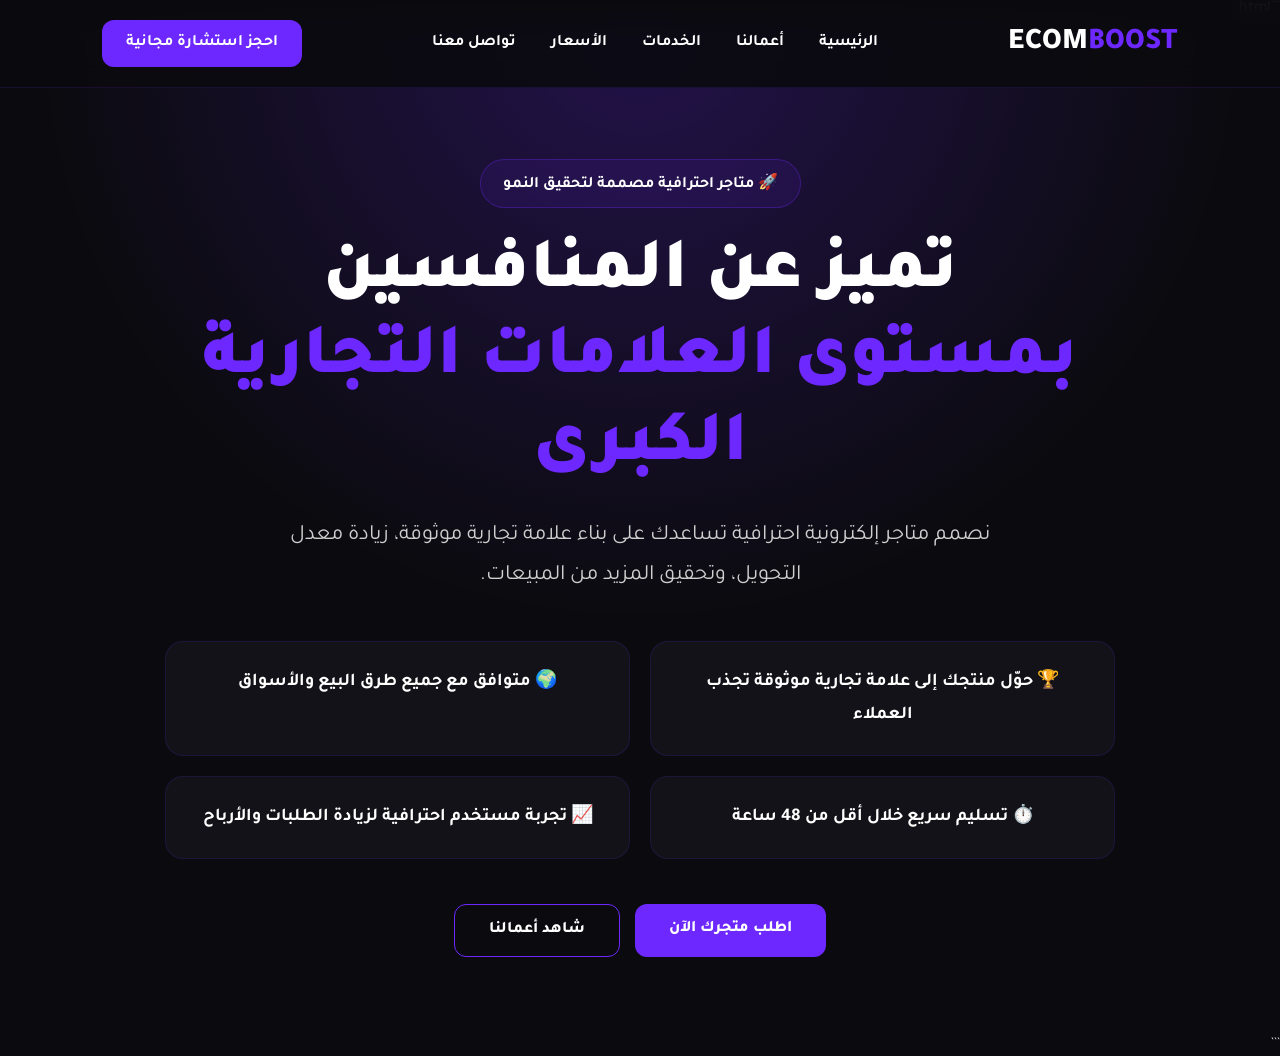
==== index.html @ 68d6fd6b "Add files via upload" ====
<!DOCTYPE html>
<html lang="en">
<head>
    <meta charset="UTF-8">
    <meta name="viewport" content="width=device-width, initial-scale=1.0">
    <link rel="stylesheet" href="style.css">
    <title>Document</title>
</head>
<body>
    ```html
<!DOCTYPE html>
<html lang="ar" dir="rtl">
<head>
<meta charset="UTF-8">
<meta name="viewport" content="width=device-width, initial-scale=1.0">
<title>EcomBoost</title>

<link rel="stylesheet" href="style.css">

<link href="https://fonts.googleapis.com/css2?family=Tajawal:wght@400;500;700;800;900&display=swap" rel="stylesheet">
</head>
<body>

<nav class="navbar">

    <div class="logo">
        ECOM<span>BOOST</span>
    </div>

    <ul class="nav-links">
        <li><a href="#">الرئيسية</a></li>
        <li><a href="#">أعمالنا</a></li>
        <li><a href="services.html">الخدمات</a></li>
        <li><a href="#">الأسعار</a></li>
        <li><a href="#">تواصل معنا</a></li>
    </ul>

    <a href="#" class="nav-btn">احجز استشارة مجانية</a>

</nav>

<section class="hero">

    <div class="hero-content">

        <div class="badge">
            🚀 متاجر احترافية مصممة لتحقيق النمو
        </div>

        <h1>
            تميز عن المنافسين
            <span>بمستوى العلامات التجارية الكبرى</span>
        </h1>

        <p>
            نصمم متاجر إلكترونية احترافية تساعدك على بناء علامة تجارية موثوقة،
            زيادة معدل التحويل، وتحقيق المزيد من المبيعات.
        </p>

        <div class="features">

            <div class="feature">
                <h3>🏆 حوّل منتجك إلى علامة تجارية موثوقة تجذب العملاء</h3>
            </div>

            <div class="feature">
                <h3>🌍 متوافق مع جميع طرق البيع والأسواق</h3>
            </div>

            <div class="feature">
                <h3>⏱️ تسليم سريع خلال أقل من 48 ساعة</h3>
            </div>

            <div class="feature">
                <h3>📈 تجربة مستخدم احترافية لزيادة الطلبات والأرباح</h3>
            </div>

        </div>

        <div class="hero-buttons">
            <a href="#" class="primary-btn">اطلب متجرك الآن</a>
            <a href="#" class="secondary-btn">شاهد أعمالنا</a>
        </div>

    </div>

</section>

</body>
</html>
```



</body>
</html>
---- style.css ----
*{
    margin:0;
    padding:0;
    box-sizing:border-box;
    font-family:'Tajawal',sans-serif;
}

body{
    background:#0B0B0F;
    color:#fff;
    overflow-x:hidden;
}

.navbar{
    position:fixed;
    top:0;
    width:100%;
    padding:20px 8%;
    display:flex;
    justify-content:space-between;
    align-items:center;
    background:rgba(11,11,15,.9);
    backdrop-filter:blur(12px);
    border-bottom:1px solid rgba(109,40,255,.15);
    z-index:1000;
}

.logo{
    font-size:30px;
    font-weight:900;
}

.logo span{
    color:#6D28FF;
}

.nav-links{
    display:flex;
    list-style:none;
    gap:35px;
}

.nav-links a{
    color:#fff;
    text-decoration:none;
    font-weight:600;
    transition:.3s;
}

.nav-links a:hover{
    color:#6D28FF;
}

.nav-btn{
    text-decoration:none;
    color:#fff;
    background:#6D28FF;
    padding:14px 24px;
    border-radius:12px;
    font-weight:700;
    transition:.3s;
}

.nav-btn:hover{
    transform:translateY(-2px);
}

.hero{
    min-height:100vh;
    display:flex;
    align-items:center;
    justify-content:center;
    text-align:center;
    padding:140px 20px 80px;
    background:
    radial-gradient(circle at top,
    rgba(109,40,255,.25),
    transparent 50%);
}

.hero-content{
    max-width:950px;
}

.badge{
    display:inline-block;
    padding:12px 22px;
    border-radius:50px;
    background:rgba(109,40,255,.1);
    border:1px solid rgba(109,40,255,.3);
    margin-bottom:25px;
    font-weight:700;
}

.hero h1{
    font-size:72px;
    line-height:1.2;
    font-weight:900;
    margin-bottom:25px;
}

.hero h1 span{
    display:block;
    color:#6D28FF;
}

.hero p{
    font-size:22px;
    color:#cfcfcf;
    line-height:1.8;
    max-width:750px;
    margin:auto;
    margin-bottom:45px;
}

.features{
    display:grid;
    grid-template-columns:repeat(2,1fr);
    gap:20px;
    margin-bottom:45px;
}

.feature{
    background:#121218;
    border:1px solid rgba(109,40,255,.15);
    border-radius:18px;
    padding:24px;
    transition:.3s;
}

.feature:hover{
    transform:translateY(-5px);
    border-color:#6D28FF;
    box-shadow:0 0 25px rgba(109,40,255,.15);
}

.feature h3{
    font-size:18px;
    line-height:1.8;
}

.hero-buttons{
    display:flex;
    justify-content:center;
    gap:15px;
    flex-wrap:wrap;
}

.primary-btn{
    background:#6D28FF;
    color:#fff;
    text-decoration:none;
    padding:16px 34px;
    border-radius:12px;
    font-weight:800;
}

.secondary-btn{
    border:1px solid #6D28FF;
    color:#fff;
    text-decoration:none;
    padding:16px 34px;
    border-radius:12px;
    font-weight:800;
    transition:.3s;
}

.secondary-btn:hover{
    background:#6D28FF;
}

@media(max-width:768px){

    .nav-links{
        display:none;
    }

    .hero h1{
        font-size:42px;
    }

    .hero p{
        font-size:18px;
    }

    .features{
        grid-template-columns:1fr;
    }

    .logo{
        font-size:24px;
    }

    .nav-btn{
        font-size:14px;
        padding:12px 18px;
    }
}

<!-- الخدماتcss  -->

.services-page{
    padding:150px 8% 80px;
    text-align:center;
}

.services-page h1{
    font-size:52px;
    margin-bottom:20px;
}

.services-page p{
    max-width:800px;
    margin:auto;
    color:#cfcfcf;
    line-height:1.8;
    margin-bottom:60px;
}

.services-grid{
    display:grid;
    grid-template-columns:repeat(auto-fit,minmax(300px,1fr));
    gap:25px;
}

.service-card{
    background:#121218;
    border:1px solid rgba(109,40,255,.15);
    border-radius:20px;
    padding:35px;
    transition:.3s;
}

.service-card:hover{
    transform:translateY(-5px);
    border-color:#6D28FF;
}

.service-card h2{
    margin-bottom:15px;
}

.featured{
    border:2px solid #6D28FF;
}
---- style.css ----
*{
    margin:0;
    padding:0;
    box-sizing:border-box;
    font-family:'Tajawal',sans-serif;
}

body{
    background:#0B0B0F;
    color:#fff;
    overflow-x:hidden;
}

.navbar{
    position:fixed;
    top:0;
    width:100%;
    padding:20px 8%;
    display:flex;
    justify-content:space-between;
    align-items:center;
    background:rgba(11,11,15,.9);
    backdrop-filter:blur(12px);
    border-bottom:1px solid rgba(109,40,255,.15);
    z-index:1000;
}

.logo{
    font-size:30px;
    font-weight:900;
}

.logo span{
    color:#6D28FF;
}

.nav-links{
    display:flex;
    list-style:none;
    gap:35px;
}

.nav-links a{
    color:#fff;
    text-decoration:none;
    font-weight:600;
    transition:.3s;
}

.nav-links a:hover{
    color:#6D28FF;
}

.nav-btn{
    text-decoration:none;
    color:#fff;
    background:#6D28FF;
    padding:14px 24px;
    border-radius:12px;
    font-weight:700;
    transition:.3s;
}

.nav-btn:hover{
    transform:translateY(-2px);
}

.hero{
    min-height:100vh;
    display:flex;
    align-items:center;
    justify-content:center;
    text-align:center;
    padding:140px 20px 80px;
    background:
    radial-gradient(circle at top,
    rgba(109,40,255,.25),
    transparent 50%);
}

.hero-content{
    max-width:950px;
}

.badge{
    display:inline-block;
    padding:12px 22px;
    border-radius:50px;
    background:rgba(109,40,255,.1);
    border:1px solid rgba(109,40,255,.3);
    margin-bottom:25px;
    font-weight:700;
}

.hero h1{
    font-size:72px;
    line-height:1.2;
    font-weight:900;
    margin-bottom:25px;
}

.hero h1 span{
    display:block;
    color:#6D28FF;
}

.hero p{
    font-size:22px;
    color:#cfcfcf;
    line-height:1.8;
    max-width:750px;
    margin:auto;
    margin-bottom:45px;
}

.features{
    display:grid;
    grid-template-columns:repeat(2,1fr);
    gap:20px;
    margin-bottom:45px;
}

.feature{
    background:#121218;
    border:1px solid rgba(109,40,255,.15);
    border-radius:18px;
    padding:24px;
    transition:.3s;
}

.feature:hover{
    transform:translateY(-5px);
    border-color:#6D28FF;
    box-shadow:0 0 25px rgba(109,40,255,.15);
}

.feature h3{
    font-size:18px;
    line-height:1.8;
}

.hero-buttons{
    display:flex;
    justify-content:center;
    gap:15px;
    flex-wrap:wrap;
}

.primary-btn{
    background:#6D28FF;
    color:#fff;
    text-decoration:none;
    padding:16px 34px;
    border-radius:12px;
    font-weight:800;
}

.secondary-btn{
    border:1px solid #6D28FF;
    color:#fff;
    text-decoration:none;
    padding:16px 34px;
    border-radius:12px;
    font-weight:800;
    transition:.3s;
}

.secondary-btn:hover{
    background:#6D28FF;
}

@media(max-width:768px){

    .nav-links{
        display:none;
    }

    .hero h1{
        font-size:42px;
    }

    .hero p{
        font-size:18px;
    }

    .features{
        grid-template-columns:1fr;
    }

    .logo{
        font-size:24px;
    }

    .nav-btn{
        font-size:14px;
        padding:12px 18px;
    }
}

<!-- الخدماتcss  -->

.services-page{
    padding:150px 8% 80px;
    text-align:center;
}

.services-page h1{
    font-size:52px;
    margin-bottom:20px;
}

.services-page p{
    max-width:800px;
    margin:auto;
    color:#cfcfcf;
    line-height:1.8;
    margin-bottom:60px;
}

.services-grid{
    display:grid;
    grid-template-columns:repeat(auto-fit,minmax(300px,1fr));
    gap:25px;
}

.service-card{
    background:#121218;
    border:1px solid rgba(109,40,255,.15);
    border-radius:20px;
    padding:35px;
    transition:.3s;
}

.service-card:hover{
    transform:translateY(-5px);
    border-color:#6D28FF;
}

.service-card h2{
    margin-bottom:15px;
}

.featured{
    border:2px solid #6D28FF;
}
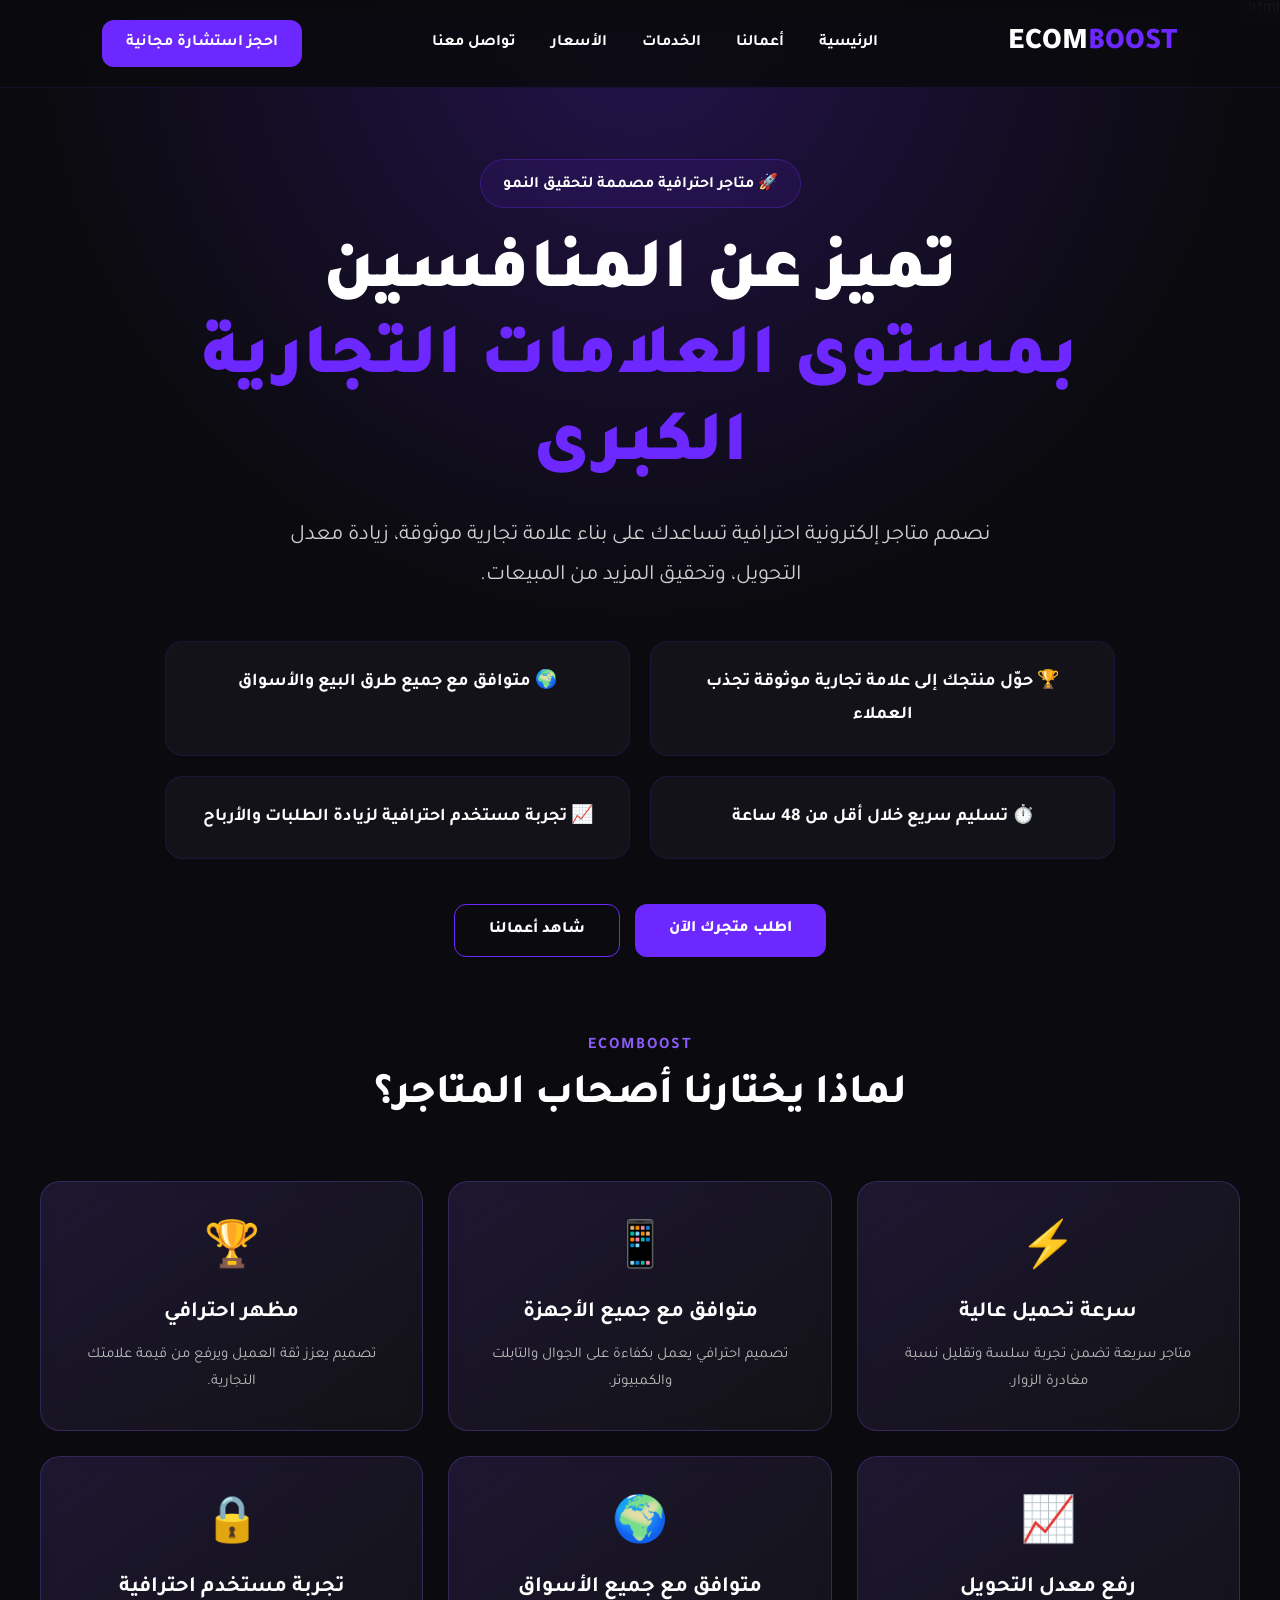
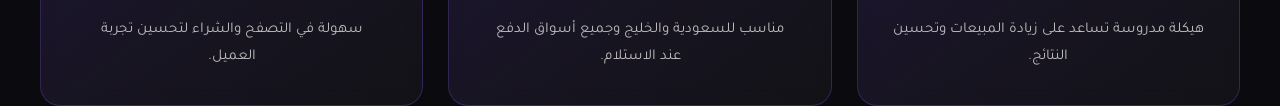
==== commit 1539b802: "Add files via upload" ====
--- a/index.html
+++ b/index.html
@@ -7,7 +7,7 @@
     <title>Document</title>
 </head>
 <body>
-    ```html
+    html
 <!DOCTYPE html>
 <html lang="ar" dir="rtl">
 <head>
@@ -32,7 +32,7 @@
         <li><a href="#">أعمالنا</a></li>
         <li><a href="services.html">الخدمات</a></li>
         <li><a href="#">الأسعار</a></li>
-        <li><a href="#">تواصل معنا</a></li>
+        <li><a href="contact.html">تواصل معنا</a></li>
     </ul>
 
     <a href="#" class="nav-btn">احجز استشارة مجانية</a>
@@ -88,7 +88,57 @@
 
 </body>
 </html>
-```
+
+
+
+
+<!-- WHY US  -->
+<section class="why-us">
+    <div class="container">
+        <span class="subtitle">ECOMBOOST</span>
+        <h2>لماذا يختارنا أصحاب المتاجر؟</h2>
+
+        <div class="cards">
+
+            <div class="card">
+                <div class="icon">⚡</div>
+                <h3>سرعة تحميل عالية</h3>
+                <p>متاجر سريعة تضمن تجربة سلسة وتقليل نسبة مغادرة الزوار.</p>
+            </div>
+
+            <div class="card">
+                <div class="icon">📱</div>
+                <h3>متوافق مع جميع الأجهزة</h3>
+                <p>تصميم احترافي يعمل بكفاءة على الجوال والتابلت والكمبيوتر.</p>
+            </div>
+
+            <div class="card">
+                <div class="icon">🏆</div>
+                <h3>مظهر احترافي</h3>
+                <p>تصميم يعزز ثقة العميل ويرفع من قيمة علامتك التجارية.</p>
+            </div>
+
+            <div class="card">
+                <div class="icon">📈</div>
+                <h3>رفع معدل التحويل</h3>
+                <p>هيكلة مدروسة تساعد على زيادة المبيعات وتحسين النتائج.</p>
+            </div>
+
+            <div class="card">
+                <div class="icon">🌍</div>
+                <h3>متوافق مع جميع الأسواق</h3>
+                <p>مناسب للسعودية والخليج وجميع أسواق الدفع عند الاستلام.</p>
+            </div>
+
+            <div class="card">
+                <div class="icon">🔒</div>
+                <h3>تجربة مستخدم احترافية</h3>
+                <p>سهولة في التصفح والشراء لتحسين تجربة العميل.</p>
+            </div>
+
+        </div>
+    </div>
+</section>
 
 
 
--- a/style.css
+++ b/style.css
@@ -197,7 +197,14 @@
     }
 }
 
+
+
+
 <!-- الخدماتcss  -->
+
+
+
+
 
 .services-page{
     padding:150px 8% 80px;
@@ -242,4 +249,182 @@
 
 .featured{
     border:2px solid #6D28FF;
+}
+
+
+
+
+<!-- CONTACT US   -->
+
+
+
+
+
+css
+.contact-page{
+    padding:160px 20px 80px;
+    display:flex;
+    justify-content:center;
+}
+
+.contact-container{
+    width:100%;
+    max-width:700px;
+    text-align:center;
+}
+
+.contact-badge{
+    display:inline-block;
+    padding:12px 20px;
+    border-radius:50px;
+    border:1px solid rgba(109,40,255,.3);
+    background:rgba(109,40,255,.1);
+    margin-bottom:25px;
+}
+
+.contact-container h1{
+    font-size:55px;
+    margin-bottom:20px;
+}
+
+.contact-container p{
+    color:#cfcfcf;
+    line-height:1.8;
+    margin-bottom:40px;
+}
+
+.contact-form{
+    display:flex;
+    flex-direction:column;
+    gap:18px;
+}
+
+.contact-form input,
+.contact-form textarea{
+    width:100%;
+    padding:18px;
+    background:#121218;
+    border:1px solid rgba(109,40,255,.15);
+    border-radius:12px;
+    color:white;
+    outline:none;
+}
+
+.contact-form input:focus,
+.contact-form textarea:focus{
+    border-color:#6D28FF;
+}
+
+.contact-form button{
+    background:#6D28FF;
+    color:white;
+    border:none;
+    padding:18px;
+    border-radius:12px;
+    font-weight:800;
+    cursor:pointer;
+}
+
+.contact-info{
+    margin-top:40px;
+    display:grid;
+    grid-template-columns:1fr 1fr;
+    gap:15px;
+}
+
+.info-box{
+    background:#121218;
+    border:1px solid rgba(109,40,255,.15);
+    border-radius:12px;
+    padding:18px;
+}
+
+@media(max-width:768px){
+
+    .contact-container h1{
+        font-size:38px;
+    }
+
+    .contact-info{
+        grid-template-columns:1fr;
+    }
+
+}
+
+
+
+<!-- WHY US  -->
+
+
+
+.why-us{
+    background:#0f0f14;
+    padding:100px 20px;
+    direction:rtl;
+    font-family:'Cairo',sans-serif;
+}
+
+.container{
+    max-width:1200px;
+    margin:auto;
+}
+
+.subtitle{
+    display:block;
+    text-align:center;
+    color:#8b5cf6;
+    font-weight:700;
+    letter-spacing:2px;
+    margin-bottom:15px;
+}
+
+.why-us h2{
+    text-align:center;
+    color:#fff;
+    font-size:42px;
+    margin-bottom:60px;
+    font-weight:800;
+}
+
+.cards{
+    display:grid;
+    grid-template-columns:repeat(auto-fit,minmax(300px,1fr));
+    gap:25px;
+}
+
+.card{
+    background:linear-gradient(
+        145deg,
+        rgba(139,92,246,0.15),
+        rgba(255,255,255,0.03)
+    );
+    border:1px solid rgba(139,92,246,0.25);
+    border-radius:20px;
+    padding:35px;
+    text-align:center;
+    backdrop-filter:blur(10px);
+    transition:0.4s ease;
+}
+
+.card:hover{
+    transform:translateY(-10px);
+    border-color:#8b5cf6;
+    box-shadow:0 15px 40px rgba(139,92,246,0.25);
+}
+
+.icon{
+    font-size:45px;
+    margin-bottom:20px;
+}
+
+.card h3{
+    color:#fff;
+    font-size:22px;
+    margin-bottom:15px;
+}
+
+.card p{
+    color:#bdbdbd;
+    line-height:1.8;
+    font-size:15px;
 }
--- a/style.css
+++ b/style.css
@@ -197,7 +197,14 @@
     }
 }
 
+
+
+
 <!-- الخدماتcss  -->
+
+
+
+
 
 .services-page{
     padding:150px 8% 80px;
@@ -242,4 +249,182 @@
 
 .featured{
     border:2px solid #6D28FF;
+}
+
+
+
+
+<!-- CONTACT US   -->
+
+
+
+
+
+css
+.contact-page{
+    padding:160px 20px 80px;
+    display:flex;
+    justify-content:center;
+}
+
+.contact-container{
+    width:100%;
+    max-width:700px;
+    text-align:center;
+}
+
+.contact-badge{
+    display:inline-block;
+    padding:12px 20px;
+    border-radius:50px;
+    border:1px solid rgba(109,40,255,.3);
+    background:rgba(109,40,255,.1);
+    margin-bottom:25px;
+}
+
+.contact-container h1{
+    font-size:55px;
+    margin-bottom:20px;
+}
+
+.contact-container p{
+    color:#cfcfcf;
+    line-height:1.8;
+    margin-bottom:40px;
+}
+
+.contact-form{
+    display:flex;
+    flex-direction:column;
+    gap:18px;
+}
+
+.contact-form input,
+.contact-form textarea{
+    width:100%;
+    padding:18px;
+    background:#121218;
+    border:1px solid rgba(109,40,255,.15);
+    border-radius:12px;
+    color:white;
+    outline:none;
+}
+
+.contact-form input:focus,
+.contact-form textarea:focus{
+    border-color:#6D28FF;
+}
+
+.contact-form button{
+    background:#6D28FF;
+    color:white;
+    border:none;
+    padding:18px;
+    border-radius:12px;
+    font-weight:800;
+    cursor:pointer;
+}
+
+.contact-info{
+    margin-top:40px;
+    display:grid;
+    grid-template-columns:1fr 1fr;
+    gap:15px;
+}
+
+.info-box{
+    background:#121218;
+    border:1px solid rgba(109,40,255,.15);
+    border-radius:12px;
+    padding:18px;
+}
+
+@media(max-width:768px){
+
+    .contact-container h1{
+        font-size:38px;
+    }
+
+    .contact-info{
+        grid-template-columns:1fr;
+    }
+
+}
+
+
+
+<!-- WHY US  -->
+
+
+
+.why-us{
+    background:#0f0f14;
+    padding:100px 20px;
+    direction:rtl;
+    font-family:'Cairo',sans-serif;
+}
+
+.container{
+    max-width:1200px;
+    margin:auto;
+}
+
+.subtitle{
+    display:block;
+    text-align:center;
+    color:#8b5cf6;
+    font-weight:700;
+    letter-spacing:2px;
+    margin-bottom:15px;
+}
+
+.why-us h2{
+    text-align:center;
+    color:#fff;
+    font-size:42px;
+    margin-bottom:60px;
+    font-weight:800;
+}
+
+.cards{
+    display:grid;
+    grid-template-columns:repeat(auto-fit,minmax(300px,1fr));
+    gap:25px;
+}
+
+.card{
+    background:linear-gradient(
+        145deg,
+        rgba(139,92,246,0.15),
+        rgba(255,255,255,0.03)
+    );
+    border:1px solid rgba(139,92,246,0.25);
+    border-radius:20px;
+    padding:35px;
+    text-align:center;
+    backdrop-filter:blur(10px);
+    transition:0.4s ease;
+}
+
+.card:hover{
+    transform:translateY(-10px);
+    border-color:#8b5cf6;
+    box-shadow:0 15px 40px rgba(139,92,246,0.25);
+}
+
+.icon{
+    font-size:45px;
+    margin-bottom:20px;
+}
+
+.card h3{
+    color:#fff;
+    font-size:22px;
+    margin-bottom:15px;
+}
+
+.card p{
+    color:#bdbdbd;
+    line-height:1.8;
+    font-size:15px;
 }
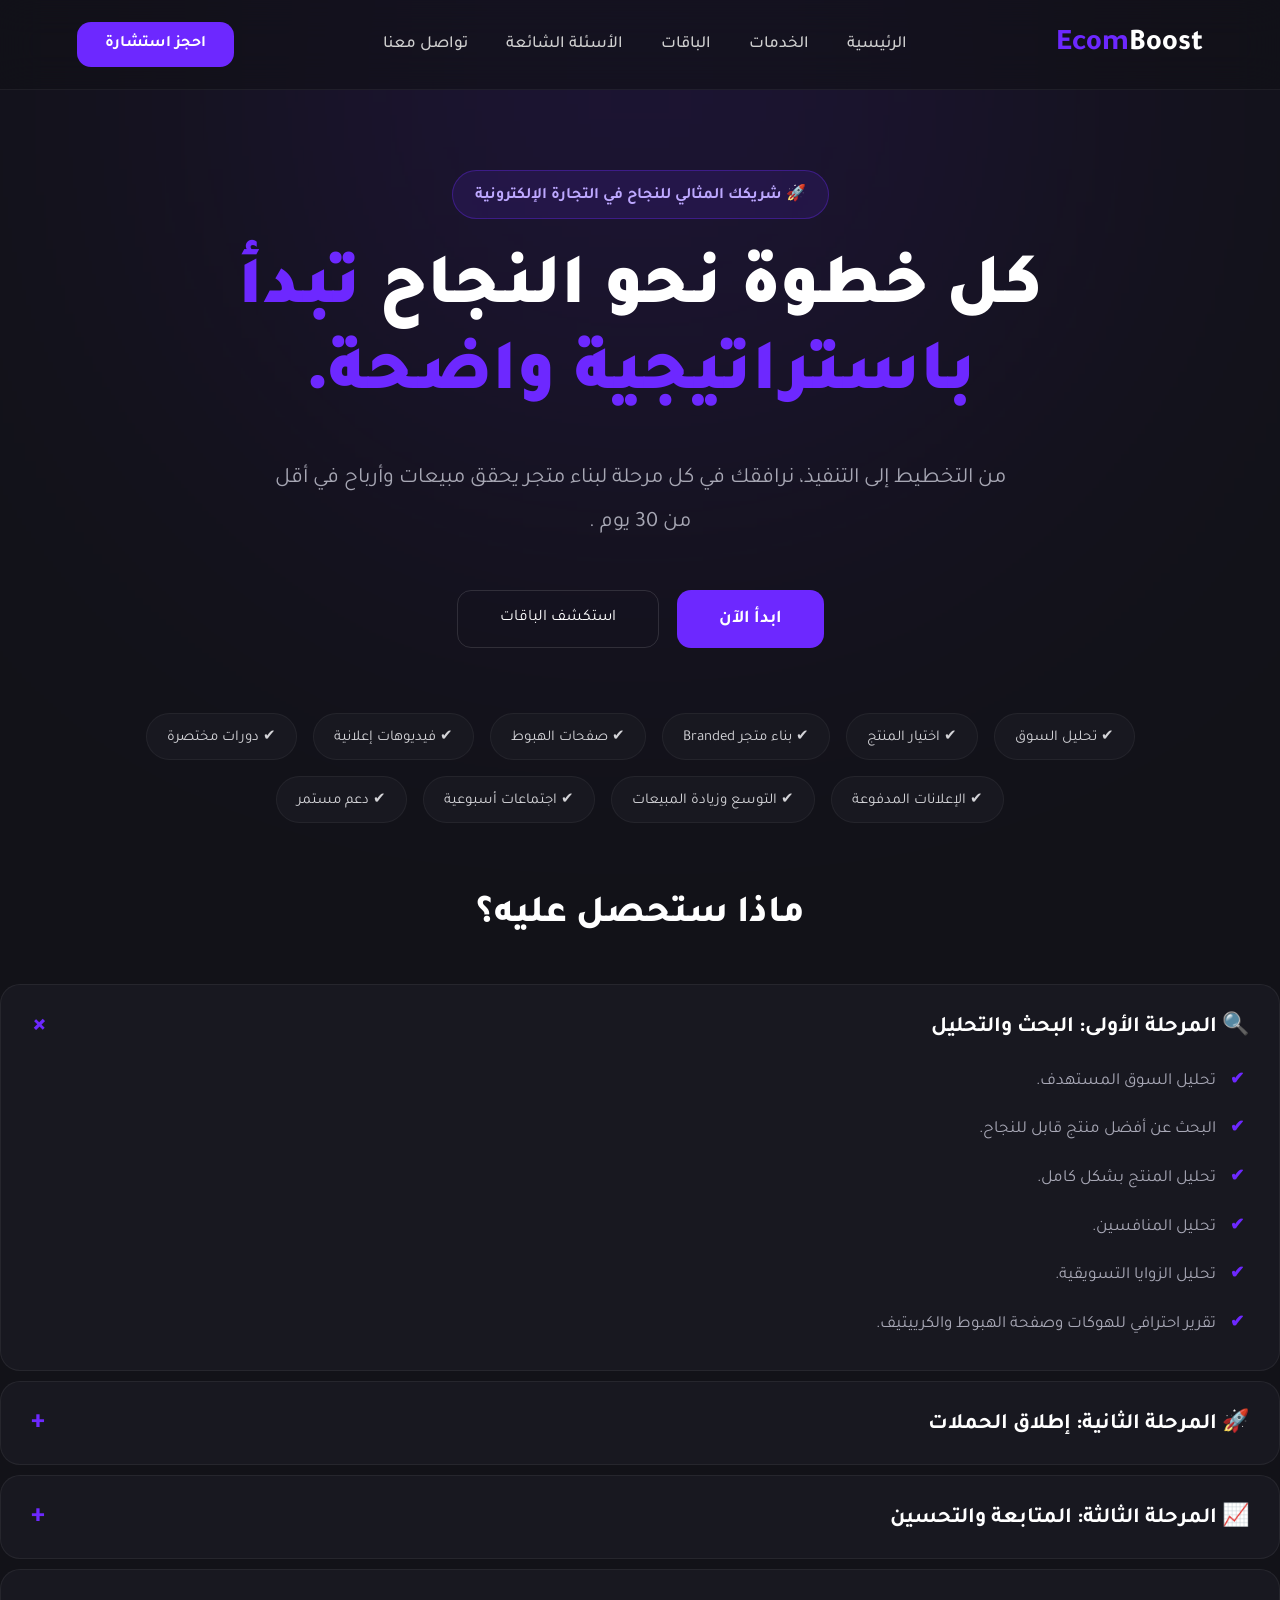
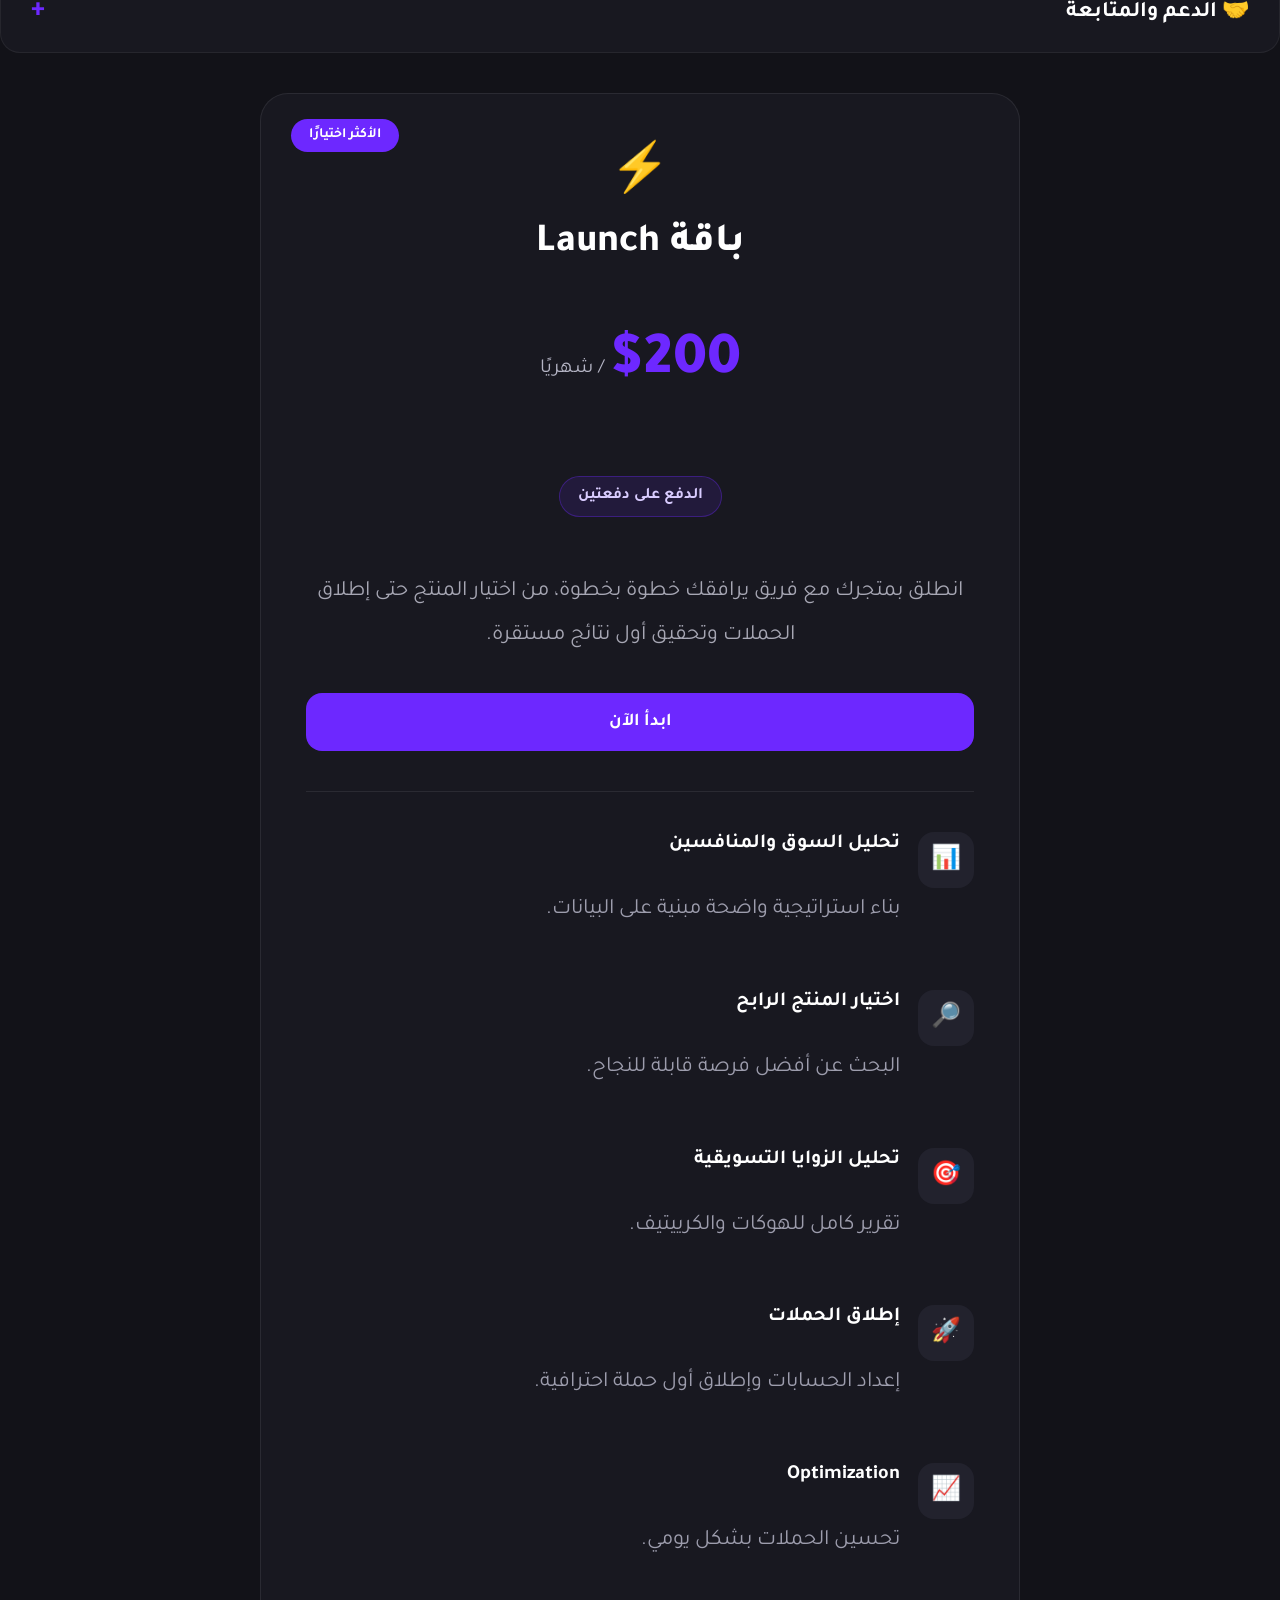
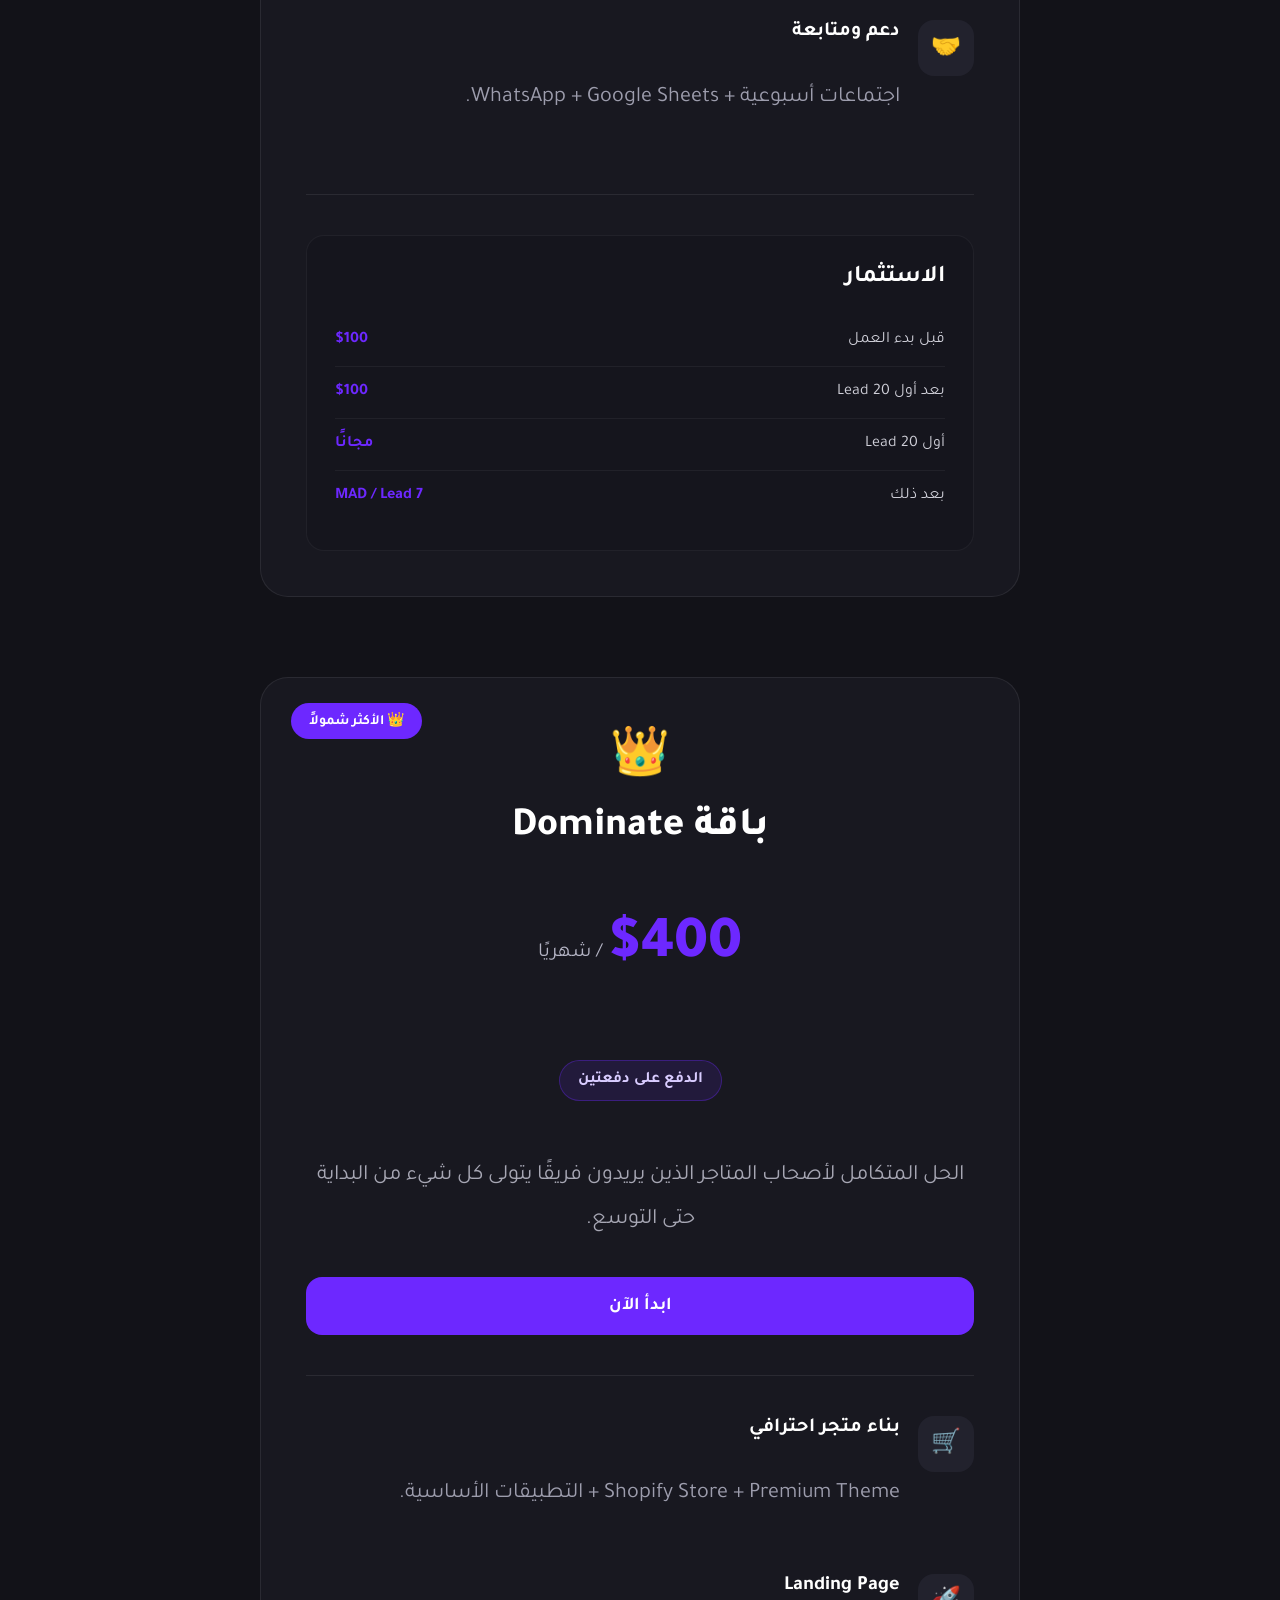
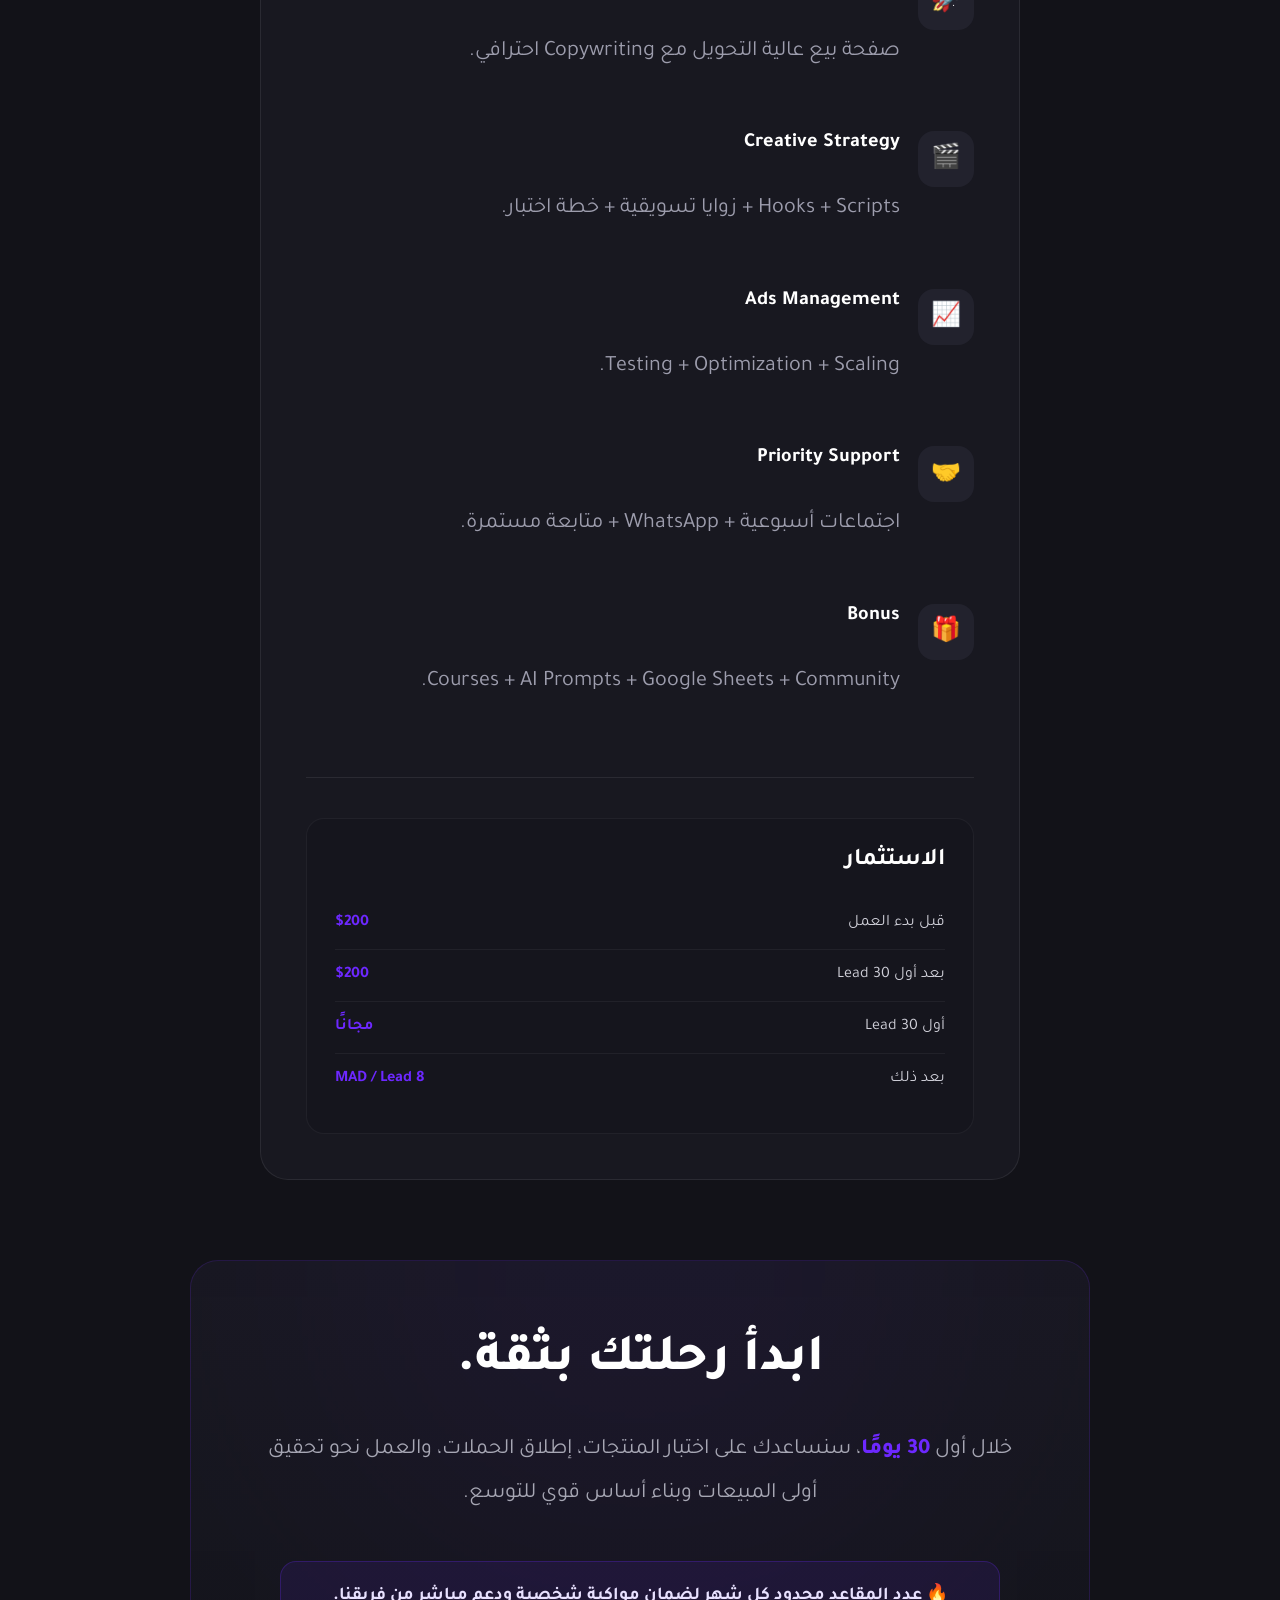
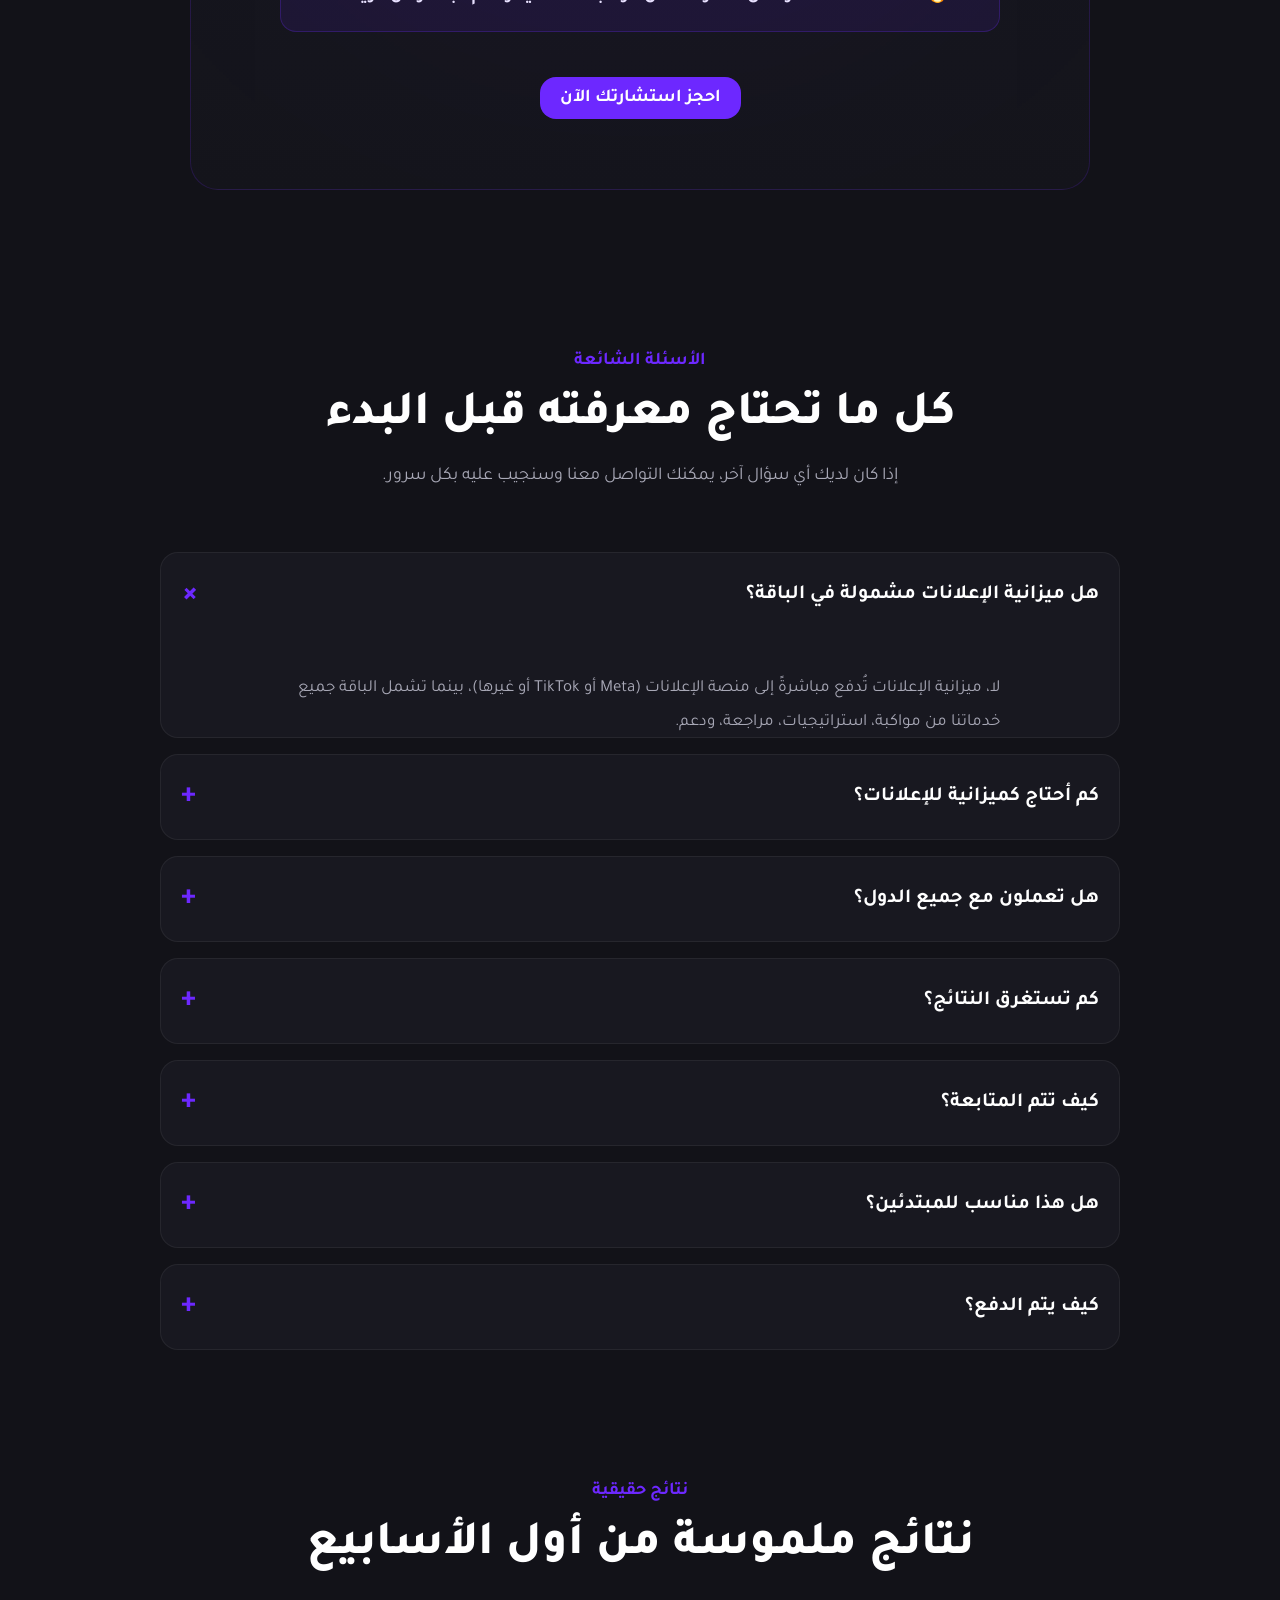
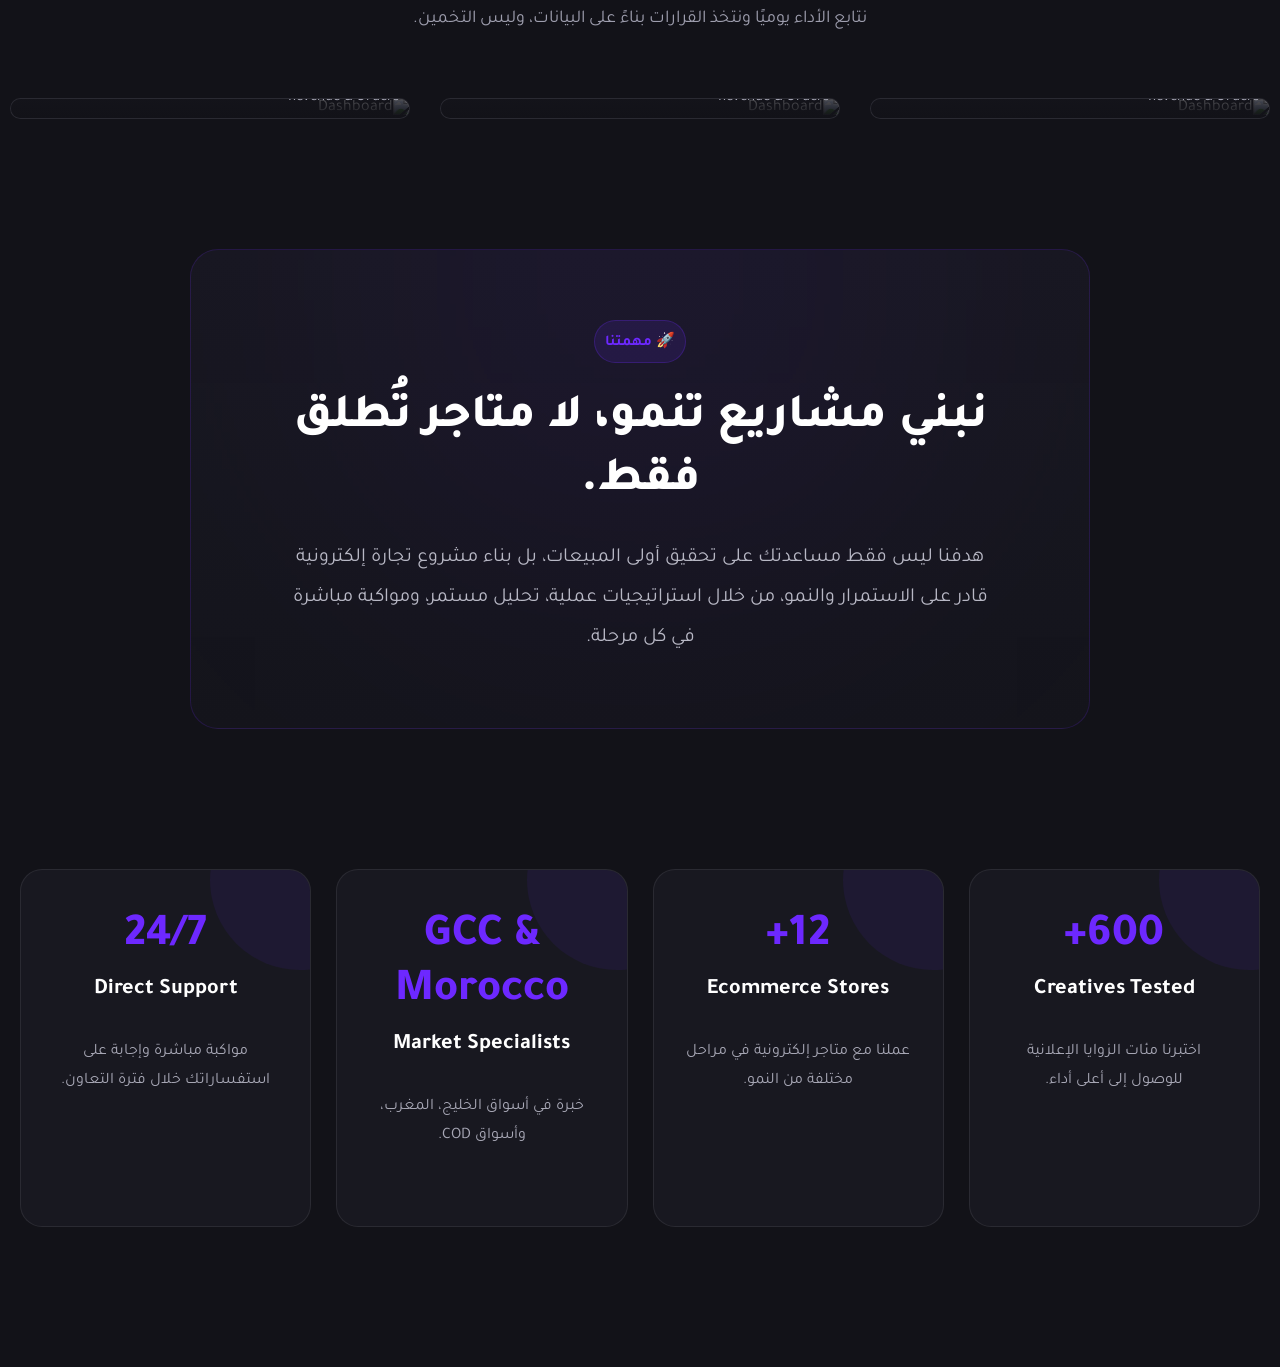
==== commit 0ac3424b: "Add files via upload" ====
--- a/index.html
+++ b/index.html
@@ -7,140 +7,889 @@
     <title>Document</title>
 </head>
 <body>
-    html
+    
 <!DOCTYPE html>
 <html lang="ar" dir="rtl">
+
 <head>
-<meta charset="UTF-8">
-<meta name="viewport" content="width=device-width, initial-scale=1.0">
-<title>EcomBoost</title>
-
-<link rel="stylesheet" href="style.css">
-
-<link href="https://fonts.googleapis.com/css2?family=Tajawal:wght@400;500;700;800;900&display=swap" rel="stylesheet">
+
+    <meta charset="UTF-8">
+    <meta name="viewport" content="width=device-width, initial-scale=1.0">
+
+    <!-- Tajawal Font -->
+    <link rel="preconnect" href="https://fonts.googleapis.com">
+    <link rel="preconnect" href="https://fonts.gstatic.com" crossorigin>
+
+    <link href="https://fonts.googleapis.com/css2?family=Tajawal:wght@200;300;400;500;700;800;900&display=swap" rel="stylesheet">
+
+    <link rel="stylesheet" href="style.css">
+
+    <title>EcomBoost</title>
+
 </head>
+
 <body>
 
-<nav class="navbar">
-
-    <div class="logo">
-        ECOM<span>BOOST</span>
-    </div>
-
-    <ul class="nav-links">
-        <li><a href="#">الرئيسية</a></li>
-        <li><a href="#">أعمالنا</a></li>
-        <li><a href="services.html">الخدمات</a></li>
-        <li><a href="#">الأسعار</a></li>
-        <li><a href="contact.html">تواصل معنا</a></li>
-    </ul>
-
-    <a href="#" class="nav-btn">احجز استشارة مجانية</a>
-
-</nav>
-
+<header>
+
+    <nav class="navbar">
+
+        <a href="#" class="logo">
+            <span>Ecom</span>Boost
+        </a>
+
+        <ul class="nav-links">
+
+            <li><a href="#">الرئيسية</a></li>
+
+            <li><a href="#">الخدمات</a></li>
+
+            <li><a href="#">الباقات</a></li>
+
+            <li><a href="#">الأسئلة الشائعة</a></li>
+
+            <li><a href="#">تواصل معنا</a></li>
+
+        </ul>
+
+        <a href="#" class="btn-nav">
+            احجز استشارة
+        </a>
+
+        <div class="menu-btn">
+
+            ☰
+
+        </div>
+
+    </nav>
+
+</header>
+
+<div class="mobile-menu">
+
+    <a href="#">الرئيسية</a>
+
+    <a href="#">الخدمات</a>
+
+    <a href="#">الباقات</a>
+
+    <a href="#">الأسئلة الشائعة</a>
+
+    <a href="#">تواصل معنا</a>
+
+    <a href="#" class="mobile-btn">
+        احجز استشارة
+    </a>
+
+</div>
+
+<script>
+
+const menu=document.querySelector(".menu-btn");
+
+const mobile=document.querySelector(".mobile-menu");
+
+menu.onclick=()=>{
+
+mobile.classList.toggle("active");
+
+}
+
+</script>
+
+</body>
+
+</html>
 <section class="hero">
 
-    <div class="hero-content">
-
-        <div class="badge">
-            🚀 متاجر احترافية مصممة لتحقيق النمو
+    <div class="hero-container">
+
+        <div class="hero-badge">
+
+            🚀 شريكك المثالي للنجاح في التجارة الإلكترونية
+
         </div>
 
         <h1>
-            تميز عن المنافسين
-            <span>بمستوى العلامات التجارية الكبرى</span>
+
+            كل خطوة نحو النجاح 
+
+            <span>
+
+               تبدأ باستراتيجية واضحة.
+            </span>
+
         </h1>
 
         <p>
-            نصمم متاجر إلكترونية احترافية تساعدك على بناء علامة تجارية موثوقة،
-            زيادة معدل التحويل، وتحقيق المزيد من المبيعات.
+
+          من التخطيط إلى التنفيذ، نرافقك في كل مرحلة لبناء متجر يحقق مبيعات وأرباح في أقل من 30 يوم .
         </p>
 
+        <div class="hero-buttons">
+
+            <a href="#" class="primary-btn">
+
+                ابدأ الآن
+
+            </a>
+
+            <a href="#" class="secondary-btn">
+
+                استكشف الباقات
+
+            </a>
+
+        </div>
+
+        <div class="hero-features">
+
+            <span>✔ تحليل السوق</span>
+
+            <span>✔ اختيار المنتج</span>
+
+            <span>✔ بناء متجر Branded</span>
+
+            <span>✔ صفحات الهبوط</span>
+
+            <span>✔ فيديوهات إعلانية</span>
+
+            <span>✔ دورات مختصرة</span>
+
+            <span>✔ الإعلانات المدفوعة </span>
+
+            <span>✔ التوسع وزيادة المبيعات</span>
+
+            <span>✔ اجتماعات أسبوعية</span>
+
+            <span>✔ دعم مستمر</span>
+
+        </div>
+
+    </div>
+
+
+
+
+
+
+
+
+
+<section class="accordion-section">
+
+    <h2 class="accordion-title">
+        ماذا ستحصل عليه؟
+    </h2>
+
+    <div class="accordion">
+
+        <!-- المرحلة الأولى -->
+
+        <div class="accordion-item active">
+
+            <button class="accordion-header">
+
+                <span>🔍 المرحلة الأولى: البحث والتحليل</span>
+
+                <span class="icon">+</span>
+
+            </button>
+
+            <div class="accordion-content">
+
+                <ul>
+
+                    <li>تحليل السوق المستهدف.</li>
+                    <li>البحث عن أفضل منتج قابل للنجاح.</li>
+                    <li>تحليل المنتج بشكل كامل.</li>
+                    <li>تحليل المنافسين.</li>
+                    <li>تحليل الزوايا التسويقية.</li>
+                    <li>تقرير احترافي للهوكات وصفحة الهبوط والكرييتيف.</li>
+
+                </ul>
+
+            </div>
+
+        </div>
+
+        <!-- المرحلة الثانية -->
+
+        <div class="accordion-item">
+
+            <button class="accordion-header">
+
+                <span>🚀 المرحلة الثانية: إطلاق الحملات</span>
+
+                <span class="icon">+</span>
+
+            </button>
+
+            <div class="accordion-content">
+
+                <ul>
+
+                    <li>اختيار منصة الإعلان المناسبة.</li>
+                    <li>تجهيز الحساب الإعلاني.</li>
+                    <li>إعداد الحملات.</li>
+                    <li>إطلاق أول حملة.</li>
+                    <li>استراتيجية اختبار بأقل تكلفة.</li>
+
+                </ul>
+
+            </div>
+
+        </div>
+
+        <!-- المرحلة الثالثة -->
+
+        <div class="accordion-item">
+
+            <button class="accordion-header">
+
+                <span>📈 المرحلة الثالثة: المتابعة والتحسين</span>
+
+                <span class="icon">+</span>
+
+            </button>
+
+            <div class="accordion-content">
+
+                <ul>
+
+                    <li>تحليل الأداء يوميًا.</li>
+                    <li>تحسين الحملات.</li>
+                    <li>تقليل تكلفة الـ CPL.</li>
+                    <li>Optimization مستمر.</li>
+                    <li>الوصول لأفضل أداء ممكن.</li>
+
+                </ul>
+
+            </div>
+
+        </div>
+
+        <!-- المرحلة الرابعة -->
+
+        <div class="accordion-item">
+
+            <button class="accordion-header">
+
+                <span>🤝 الدعم والمتابعة</span>
+
+                <span class="icon">+</span>
+
+            </button>
+
+            <div class="accordion-content">
+
+                <ul>
+
+                    <li>اجتماع أسبوعي.</li>
+                    <li>دعم عبر WhatsApp.</li>
+                    <li>Google Sheets.</li>
+                    <li>مكتبة دورات EcomBoost.</li>
+                    <li>متابعة شخصية.</li>
+
+                </ul>
+
+            </div>
+
+        </div>
+
+    </div>
+
+</section>
+
+<script>
+
+document.querySelectorAll(".accordion-header").forEach(button=>{
+
+button.addEventListener("click",()=>{
+
+const item=button.parentElement;
+
+item.classList.toggle("active");
+
+});
+
+});
+
+</script>
+
+<section class="pricing-section">
+
+    <div class="pricing-card">
+
+        <div class="popular">
+            الأكثر اختيارًا
+        </div>
+
+        <div class="plan-header">
+
+            <span class="plan-icon">⚡</span>
+
+            <h2>باقة Launch</h2>
+
+            <p class="price">
+                <span>$200</span>
+                <small>/ شهريًا</small>
+            </p>
+
+            <div class="split-payment">
+                الدفع على دفعتين
+            </div>
+
+            <p class="description">
+انطلق بمتجرك مع فريق يرافقك خطوة بخطوة، من اختيار المنتج حتى إطلاق الحملات وتحقيق أول نتائج مستقرة.
+        </div>
+
+        <a href="#" class="cta-btn">
+            ابدأ الآن
+        </a>
+
+        <div class="divider"></div>
+
         <div class="features">
 
             <div class="feature">
-                <h3>🏆 حوّل منتجك إلى علامة تجارية موثوقة تجذب العملاء</h3>
-            </div>
-
-            <div class="feature">
-                <h3>🌍 متوافق مع جميع طرق البيع والأسواق</h3>
-            </div>
-
-            <div class="feature">
-                <h3>⏱️ تسليم سريع خلال أقل من 48 ساعة</h3>
-            </div>
-
-            <div class="feature">
-                <h3>📈 تجربة مستخدم احترافية لزيادة الطلبات والأرباح</h3>
-            </div>
-
-        </div>
-
-        <div class="hero-buttons">
-            <a href="#" class="primary-btn">اطلب متجرك الآن</a>
-            <a href="#" class="secondary-btn">شاهد أعمالنا</a>
+                <span>📊</span>
+                <div>
+                    <h3>تحليل السوق والمنافسين</h3>
+                    <p>بناء استراتيجية واضحة مبنية على البيانات.</p>
+                </div>
+            </div>
+
+            <div class="feature">
+                <span>🔎</span>
+                <div>
+                    <h3>اختيار المنتج الرابح</h3>
+                    <p>البحث عن أفضل فرصة قابلة للنجاح.</p>
+                </div>
+            </div>
+
+            <div class="feature">
+                <span>🎯</span>
+                <div>
+                    <h3>تحليل الزوايا التسويقية</h3>
+                    <p>تقرير كامل للهوكات والكرييتيف.</p>
+                </div>
+            </div>
+
+            <div class="feature">
+                <span>🚀</span>
+                <div>
+                    <h3>إطلاق الحملات</h3>
+                    <p>إعداد الحسابات وإطلاق أول حملة احترافية.</p>
+                </div>
+            </div>
+
+            <div class="feature">
+                <span>📈</span>
+                <div>
+                    <h3>Optimization</h3>
+                    <p>تحسين الحملات بشكل يومي.</p>
+                </div>
+            </div>
+
+            <div class="feature">
+                <span>🤝</span>
+                <div>
+                    <h3>دعم ومتابعة</h3>
+                    <p>اجتماعات أسبوعية + WhatsApp + Google Sheets.</p>
+                </div>
+            </div>
+
+        </div>
+
+        <div class="divider"></div>
+
+        <div class="payment-box">
+
+            <h3>الاستثمار</h3>
+
+            <div class="payment-row">
+                <span>قبل بدء العمل</span>
+                <strong>$100</strong>
+            </div>
+
+            <div class="payment-row">
+                <span>بعد أول 20 Lead</span>
+                <strong>$100</strong>
+            </div>
+
+            <div class="payment-row">
+                <span>أول 20 Lead</span>
+                <strong>مجانًا</strong>
+            </div>
+
+            <div class="payment-row">
+                <span>بعد ذلك</span>
+                <strong>7 MAD / Lead</strong>
+            </div>
+
         </div>
 
     </div>
 
 </section>
 
-</body>
-</html>
-
-
-
-
-<!-- WHY US  -->
-<section class="why-us">
-    <div class="container">
-        <span class="subtitle">ECOMBOOST</span>
-        <h2>لماذا يختارنا أصحاب المتاجر؟</h2>
-
-        <div class="cards">
-
-            <div class="card">
-                <div class="icon">⚡</div>
-                <h3>سرعة تحميل عالية</h3>
-                <p>متاجر سريعة تضمن تجربة سلسة وتقليل نسبة مغادرة الزوار.</p>
-            </div>
-
-            <div class="card">
-                <div class="icon">📱</div>
-                <h3>متوافق مع جميع الأجهزة</h3>
-                <p>تصميم احترافي يعمل بكفاءة على الجوال والتابلت والكمبيوتر.</p>
-            </div>
-
-            <div class="card">
-                <div class="icon">🏆</div>
-                <h3>مظهر احترافي</h3>
-                <p>تصميم يعزز ثقة العميل ويرفع من قيمة علامتك التجارية.</p>
-            </div>
-
-            <div class="card">
-                <div class="icon">📈</div>
-                <h3>رفع معدل التحويل</h3>
-                <p>هيكلة مدروسة تساعد على زيادة المبيعات وتحسين النتائج.</p>
-            </div>
-
-            <div class="card">
-                <div class="icon">🌍</div>
-                <h3>متوافق مع جميع الأسواق</h3>
-                <p>مناسب للسعودية والخليج وجميع أسواق الدفع عند الاستلام.</p>
-            </div>
-
-            <div class="card">
-                <div class="icon">🔒</div>
-                <h3>تجربة مستخدم احترافية</h3>
-                <p>سهولة في التصفح والشراء لتحسين تجربة العميل.</p>
-            </div>
-
-        </div>
-    </div>
+
+<section class="pricing-section">
+
+    <div class="pricing-card premium">
+
+        <div class="popular premium-badge">
+            👑 الأكثر شمولاً
+        </div>
+
+        <div class="plan-header">
+
+            <span class="plan-icon">👑</span>
+
+            <h2>باقة Dominate</h2>
+
+            <p class="price">
+                <span>$400</span>
+                <small>/ شهريًا</small>
+            </p>
+
+            <div class="split-payment">
+                الدفع على دفعتين
+            </div>
+
+            <p class="description">
+                الحل المتكامل لأصحاب المتاجر الذين يريدون فريقًا يتولى كل شيء من البداية حتى التوسع.
+            </p>
+
+        </div>
+
+        <a href="#" class="cta-btn">
+            ابدأ الآن
+        </a>
+
+        <div class="divider"></div>
+
+        <div class="features">
+
+            <div class="feature">
+                <span>🛒</span>
+                <div>
+                    <h3>بناء متجر احترافي</h3>
+                    <p>Shopify Store + Premium Theme + التطبيقات الأساسية.</p>
+                </div>
+            </div>
+
+            <div class="feature">
+                <span>🚀</span>
+                <div>
+                    <h3>Landing Page</h3>
+                    <p>صفحة بيع عالية التحويل مع Copywriting احترافي.</p>
+                </div>
+            </div>
+
+            <div class="feature">
+                <span>🎬</span>
+                <div>
+                    <h3>Creative Strategy</h3>
+                    <p>Hooks + Scripts + زوايا تسويقية + خطة اختبار.</p>
+                </div>
+            </div>
+
+            <div class="feature">
+                <span>📈</span>
+                <div>
+                    <h3>Ads Management</h3>
+                    <p>Testing + Optimization + Scaling.</p>
+                </div>
+            </div>
+
+            <div class="feature">
+                <span>🤝</span>
+                <div>
+                    <h3>Priority Support</h3>
+                    <p>اجتماعات أسبوعية + WhatsApp + متابعة مستمرة.</p>
+                </div>
+            </div>
+
+            <div class="feature">
+                <span>🎁</span>
+                <div>
+                    <h3>Bonus</h3>
+                    <p>Courses + AI Prompts + Google Sheets + Community.</p>
+                </div>
+            </div>
+
+        </div>
+
+        <div class="divider"></div>
+
+        <div class="payment-box">
+
+            <h3>الاستثمار</h3>
+
+            <div class="payment-row">
+                <span>قبل بدء العمل</span>
+                <strong>$200</strong>
+            </div>
+
+            <div class="payment-row">
+                <span>بعد أول 30 Lead</span>
+                <strong>$200</strong>
+            </div>
+
+            <div class="payment-row">
+                <span>أول 30 Lead</span>
+                <strong>مجانًا</strong>
+            </div>
+
+            <div class="payment-row">
+                <span>بعد ذلك</span>
+                <strong>8 MAD / Lead</strong>
+            </div>
+
+        </div>
+
+    </div>
+
 </section>
 
-
-
+<section class="cta-section">
+
+    <div class="cta-content">
+
+        <h2>
+            ابدأ رحلتك بثقة.
+        </h2>
+
+        <p class="cta-text">
+            خلال أول <span>30 يومًا</span>، سنساعدك على اختبار المنتجات،
+            إطلاق الحملات، والعمل نحو تحقيق أولى المبيعات وبناء أساس قوي للتوسع.
+        </p>
+
+        <div class="limited-box">
+
+            🔥 عدد المقاعد محدود كل شهر لضمان مواكبة شخصية ودعم مباشر من فريقنا.
+
+        </div>
+
+        <a href="#" class="cta-button">
+            احجز استشارتك الآن
+        </a>
+
+    </div>
+
+</section>
+<section class="faq-section">
+
+    <div class="faq-heading">
+
+        <span>الأسئلة الشائعة</span>
+
+        <h2>كل ما تحتاج معرفته قبل البدء</h2>
+
+        <p>
+            إذا كان لديك أي سؤال آخر، يمكنك التواصل معنا وسنجيب عليه بكل سرور.
+        </p>
+
+    </div>
+
+    <div class="faq-container">
+
+        <div class="faq-item active">
+
+            <button class="faq-question">
+
+                <span>هل ميزانية الإعلانات مشمولة في الباقة؟</span>
+
+                <span class="faq-icon">+</span>
+
+            </button>
+
+            <div class="faq-answer">
+
+                <p>
+                    لا، ميزانية الإعلانات تُدفع مباشرةً إلى منصة الإعلانات (Meta أو TikTok أو غيرها)، بينما تشمل الباقة جميع خدماتنا من مواكبة، استراتيجيات، مراجعة، ودعم.
+                </p>
+
+            </div>
+
+        </div>
+
+        <div class="faq-item">
+
+            <button class="faq-question">
+
+                <span>كم أحتاج كميزانية للإعلانات؟</span>
+
+                <span class="faq-icon">+</span>
+
+            </button>
+
+            <div class="faq-answer">
+
+                <p>
+                    ننصح بميزانية لا تقل عن <strong>300 إلى 500 دولار</strong> لاختبار المنتجات والحصول على بيانات كافية لاتخاذ قرارات صحيحة.
+                </p>
+
+            </div>
+
+        </div>
+
+        <div class="faq-item">
+
+            <button class="faq-question">
+
+                <span>هل تعملون مع جميع الدول؟</span>
+
+                <span class="faq-icon">+</span>
+
+            </button>
+
+            <div class="faq-answer">
+
+                <p>
+                    نعم، نعمل مع معظم أسواق التجارة الإلكترونية، سواء أسواق الدفع عند الاستلام (COD) أو غيرها، ويتم تقييم كل مشروع قبل بدء التعاون.
+                </p>
+
+            </div>
+
+        </div>
+
+        <div class="faq-item">
+
+            <button class="faq-question">
+
+                <span>كم تستغرق النتائج؟</span>
+
+                <span class="faq-icon">+</span>
+
+            </button>
+
+            <div class="faq-answer">
+
+                <p>
+                    تختلف النتائج حسب المنتج، السوق، والميزانية، لكن هدفنا خلال أول 30 يومًا هو بناء أساس قوي، إطلاق الحملات، وتحليل البيانات للوصول إلى أفضل فرصة للنمو.
+                </p>
+
+            </div>
+
+        </div>
+
+        <div class="faq-item">
+
+            <button class="faq-question">
+
+                <span>كيف تتم المتابعة؟</span>
+
+                <span class="faq-icon">+</span>
+
+            </button>
+
+            <div class="faq-answer">
+
+                <p>
+                    تحصل على مواكبة مباشرة من فريق EcomBoost، اجتماعات دورية، مراجعات مستمرة، ودعم عبر WhatsApp طوال فترة الاشتراك.
+                </p>
+
+            </div>
+
+        </div>
+
+        <div class="faq-item">
+
+            <button class="faq-question">
+
+                <span>هل هذا مناسب للمبتدئين؟</span>
+
+                <span class="faq-icon">+</span>
+
+            </button>
+
+            <div class="faq-answer">
+
+                <p>
+                    نعم، سواء كنت تبدأ من الصفر أو لديك متجر قائم، سنساعدك بخطة واضحة تناسب مرحلتك الحالية.
+                </p>
+
+            </div>
+
+        </div>
+
+        <div class="faq-item">
+
+            <button class="faq-question">
+
+                <span>كيف يتم الدفع؟</span>
+
+                <span class="faq-icon">+</span>
+
+            </button>
+
+            <div class="faq-answer">
+
+                <p>
+                    يتم الدفع بشكل شهري، مع إمكانية تقسيم الدفعة لبعض الباقات حسب الخطة المناسبة.
+                </p>
+
+            </div>
+
+        </div>
+
+    </div>
+
+</section>
+
+<script>
+
+const faq=document.querySelectorAll(".faq-item");
+
+faq.forEach(item=>{
+
+item.querySelector(".faq-question").onclick=()=>{
+
+item.classList.toggle("active");
+
+}
+
+})
+
+</script>
+<section class="dashboard-section">
+
+    <div class="section-title">
+
+        <span>نتائج حقيقية</span>
+
+        <h2>نتائج ملموسة من أول الأسابيع</h2>
+
+        <p>
+            نتابع الأداء يوميًا ونتخذ القرارات بناءً على البيانات، وليس التخمين.
+        </p>
+
+    </div>
+
+    <div class="dashboard-grid">
+
+        <div class="dashboard-card">
+
+            <img src="https://i.ibb.co/pgb1xhK/1.png" alt="Dashboard">
+
+            <div class="dashboard-overlay">
+
+                <h3>Seller 1</h3>
+
+                <span>Revenue & Orders</span>
+
+            </div>
+
+        </div>
+
+        <div class="dashboard-card">
+
+            <img src="https://i.ibb.co/8qBPwvr/2.png" alt="Dashboard">
+
+            <div class="dashboard-overlay">
+
+                <h3>Seller 2</h3>
+
+                <span>Revenue & Orders</span>
+
+            </div>
+
+        </div>
+
+        <div class="dashboard-card">
+
+            <img src="https://i.ibb.co/0Vdzd1kR/3.png" alt="Dashboard">
+
+            <div class="dashboard-overlay">
+
+                <h3>Seller 3</h3>
+
+                <span>Revenue & Orders</span>
+
+            </div>
+
+        </div>
+
+    </div>
+
+</section>
+<section class="mission-section">
+
+    <div class="mission-container">
+
+        <span class="mission-badge">
+            🚀 مهمتنا
+        </span>
+
+        <h2>
+            نبني مشاريع تنمو، لا متاجر تُطلق فقط.
+        </h2>
+
+        <p>
+            هدفنا ليس فقط مساعدتك على تحقيق أولى المبيعات، بل بناء مشروع تجارة إلكترونية قادر على الاستمرار والنمو، من خلال استراتيجيات عملية، تحليل مستمر، ومواكبة مباشرة في كل مرحلة.
+        </p>
+
+    </div>
+
+</section>
+
+
+
+
+
+
+
+<section class="stats-section">
+
+    <div class="stats-container">
+
+        <div class="stat-card">
+
+            <h2>600+</h2>
+
+            <h3>Creatives Tested</h3>
+
+            <p>اختبرنا مئات الزوايا الإعلانية للوصول إلى أعلى أداء.</p>
+
+        </div>
+
+        <div class="stat-card">
+
+            <h2>12+</h2>
+
+            <h3>Ecommerce Stores</h3>
+
+            <p>عملنا مع متاجر إلكترونية في مراحل مختلفة من النمو.</p>
+
+        </div>
+
+        <div class="stat-card">
+
+            <h2>GCC & Morocco</h2>
+
+            <h3>Market Specialists</h3>
+
+            <p>خبرة في أسواق الخليج، المغرب، وأسواق COD.</p>
+
+        </div>
+
+        <div class="stat-card">
+
+            <h2>24/7</h2>
+
+            <h3>Direct Support</h3>
+
+            <p>مواكبة مباشرة وإجابة على استفساراتك خلال فترة التعاون.</p>
+
+        </div>
+
+    </div>
+
+</section>
+</section>
 </body>
 </html>
--- a/style.css
+++ b/style.css
@@ -1,430 +1,1894 @@
 *{
-    margin:0;
-    padding:0;
-    box-sizing:border-box;
-    font-family:'Tajawal',sans-serif;
+
+margin:0;
+padding:0;
+box-sizing:border-box;
+font-family:'Tajawal',sans-serif;
+
 }
 
 body{
-    background:#0B0B0F;
-    color:#fff;
-    overflow-x:hidden;
+
+background:#121218;
+color:white;
+
+}
+
+a{
+
+text-decoration:none;
+
+}
+
+header{
+
+position:fixed;
+
+top:0;
+
+left:0;
+
+width:100%;
+
+z-index:999;
+
+padding:22px 6%;
+
+background:rgba(18,18,24,.65);
+
+backdrop-filter:blur(18px);
+
+border-bottom:1px solid rgba(255,255,255,.06);
+
 }
 
 .navbar{
-    position:fixed;
-    top:0;
-    width:100%;
-    padding:20px 8%;
-    display:flex;
-    justify-content:space-between;
-    align-items:center;
-    background:rgba(11,11,15,.9);
-    backdrop-filter:blur(12px);
-    border-bottom:1px solid rgba(109,40,255,.15);
-    z-index:1000;
+
+display:flex;
+
+align-items:center;
+
+justify-content:space-between;
+
 }
 
 .logo{
-    font-size:30px;
-    font-weight:900;
+
+font-size:30px;
+
+font-weight:800;
+
+color:#fff;
+
 }
 
 .logo span{
-    color:#6D28FF;
+
+color:#6D28FF;
+
 }
 
 .nav-links{
-    display:flex;
-    list-style:none;
-    gap:35px;
+
+display:flex;
+
+gap:38px;
+
+list-style:none;
+
 }
 
 .nav-links a{
-    color:#fff;
-    text-decoration:none;
-    font-weight:600;
-    transition:.3s;
+
+color:#cfcfcf;
+
+font-size:17px;
+
+font-weight:500;
+
+transition:.3s;
+
 }
 
 .nav-links a:hover{
-    color:#6D28FF;
-}
-
-.nav-btn{
-    text-decoration:none;
-    color:#fff;
-    background:#6D28FF;
-    padding:14px 24px;
-    border-radius:12px;
-    font-weight:700;
-    transition:.3s;
-}
-
-.nav-btn:hover{
-    transform:translateY(-2px);
-}
+
+color:#6D28FF;
+
+}
+
+.btn-nav{
+
+background:#6D28FF;
+
+padding:13px 28px;
+
+border-radius:14px;
+
+font-weight:700;
+
+color:white;
+
+transition:.35s;
+
+}
+
+.btn-nav:hover{
+
+transform:translateY(-3px);
+
+box-shadow:0 15px 35px rgba(109,40,255,.45);
+
+}
+
+.menu-btn{
+
+display:none;
+
+font-size:32px;
+
+cursor:pointer;
+
+}
+
+.mobile-menu{
+
+position:fixed;
+
+top:90px;
+
+right:-100%;
+
+width:280px;
+
+height:calc(100vh - 90px);
+
+background:#17171F;
+
+display:flex;
+
+flex-direction:column;
+
+padding:35px;
+
+gap:25px;
+
+transition:.4s;
+
+border-left:1px solid rgba(255,255,255,.06);
+
+}
+
+.mobile-menu.active{
+
+right:0;
+
+}
+
+.mobile-menu a{
+
+color:white;
+
+font-size:18px;
+
+font-weight:600;
+
+}
+
+.mobile-btn{
+
+margin-top:20px;
+
+background:#6D28FF;
+
+padding:15px;
+
+text-align:center;
+
+border-radius:14px;
+
+}
+
+@media(max-width:992px){
+
+.nav-links{
+
+display:none;
+
+}
+
+.btn-nav{
+
+display:none;
+
+}
+
+.menu-btn{
+
+display:block;
+
+}
+
+}
+
+
+
+
+
+
+
+
+
+
 
 .hero{
-    min-height:100vh;
-    display:flex;
-    align-items:center;
-    justify-content:center;
-    text-align:center;
-    padding:140px 20px 80px;
-    background:
-    radial-gradient(circle at top,
-    rgba(109,40,255,.25),
-    transparent 50%);
-}
-
-.hero-content{
-    max-width:950px;
-}
-
-.badge{
-    display:inline-block;
-    padding:12px 22px;
-    border-radius:50px;
-    background:rgba(109,40,255,.1);
-    border:1px solid rgba(109,40,255,.3);
-    margin-bottom:25px;
-    font-weight:700;
+
+padding-top:170px;
+padding-bottom:120px;
+
+position:relative;
+
+overflow:hidden;
+
+}
+
+.hero::before{
+
+content:"";
+
+position:absolute;
+
+width:650px;
+height:650px;
+
+background:#6D28FF;
+
+filter:blur(220px);
+
+opacity:.18;
+
+top:-250px;
+
+left:50%;
+
+transform:translateX(-50%);
+
+z-index:-1;
+
+}
+
+.hero-container{
+
+max-width:1200px;
+
+margin:auto;
+
+padding:0 25px;
+
+text-align:center;
+
+}
+
+.hero-badge{
+
+display:inline-flex;
+
+align-items:center;
+
+gap:10px;
+
+padding:12px 22px;
+
+border-radius:50px;
+
+background:rgba(109,40,255,.12);
+
+border:1px solid rgba(109,40,255,.35);
+
+color:#BDA8FF;
+
+font-weight:700;
+
+margin-bottom:30px;
+
 }
 
 .hero h1{
-    font-size:72px;
-    line-height:1.2;
-    font-weight:900;
-    margin-bottom:25px;
+
+font-size:72px;
+
+font-weight:900;
+
+line-height:1.2;
+
+max-width:900px;
+
+margin:auto;
+
 }
 
 .hero h1 span{
-    display:block;
-    color:#6D28FF;
+
+color:#6D28FF;
+
 }
 
 .hero p{
-    font-size:22px;
-    color:#cfcfcf;
-    line-height:1.8;
-    max-width:750px;
-    margin:auto;
-    margin-bottom:45px;
-}
-
-.features{
-    display:grid;
-    grid-template-columns:repeat(2,1fr);
-    gap:20px;
-    margin-bottom:45px;
-}
-
-.feature{
-    background:#121218;
-    border:1px solid rgba(109,40,255,.15);
-    border-radius:18px;
-    padding:24px;
-    transition:.3s;
-}
-
-.feature:hover{
-    transform:translateY(-5px);
-    border-color:#6D28FF;
-    box-shadow:0 0 25px rgba(109,40,255,.15);
-}
-
-.feature h3{
-    font-size:18px;
-    line-height:1.8;
+
+margin:35px auto;
+
+max-width:760px;
+
+font-size:22px;
+
+line-height:2;
+
+color:#A7A7B4;
+
 }
 
 .hero-buttons{
-    display:flex;
-    justify-content:center;
-    gap:15px;
-    flex-wrap:wrap;
+
+display:flex;
+
+justify-content:center;
+
+gap:18px;
+
+margin-top:45px;
+
+flex-wrap:wrap;
+
 }
 
 .primary-btn{
-    background:#6D28FF;
-    color:#fff;
-    text-decoration:none;
-    padding:16px 34px;
-    border-radius:12px;
-    font-weight:800;
+
+background:#6D28FF;
+
+color:white;
+
+padding:18px 42px;
+
+border-radius:14px;
+
+font-size:18px;
+
+font-weight:700;
+
+transition:.35s;
+
+}
+
+.primary-btn:hover{
+
+transform:translateY(-4px);
+
+box-shadow:0 20px 45px rgba(109,40,255,.4);
+
 }
 
 .secondary-btn{
-    border:1px solid #6D28FF;
-    color:#fff;
-    text-decoration:none;
-    padding:16px 34px;
-    border-radius:12px;
-    font-weight:800;
-    transition:.3s;
+
+padding:18px 42px;
+
+border-radius:14px;
+
+border:1px solid rgba(255,255,255,.12);
+
+color:white;
+
+transition:.35s;
+
 }
 
 .secondary-btn:hover{
-    background:#6D28FF;
+
+background:#1B1B23;
+
+}
+
+.hero-features{
+
+margin-top:65px;
+
+display:flex;
+
+justify-content:center;
+
+flex-wrap:wrap;
+
+gap:16px;
+
+}
+
+.hero-features span{
+
+padding:12px 20px;
+
+border-radius:40px;
+
+background:#181820;
+
+border:1px solid rgba(255,255,255,.05);
+
+font-size:15px;
+
+color:#D4D4D8;
+
+transition:.3s;
+
+}
+
+.hero-features span:hover{
+
+border-color:#6D28FF;
+
+transform:translateY(-3px);
+
+}
+
+@media(max-width:992px){
+
+.hero h1{
+
+font-size:46px;
+
+}
+
+.hero p{
+
+font-size:18px;
+
+line-height:1.8;
+
+}
+
+}
+
+@media(max-width:600px){
+
+.hero{
+
+padding-top:140px;
+
+}
+
+.hero h1{
+
+font-size:34px;
+
+}
+
+.hero p{
+
+font-size:16px;
+
+}
+
+.hero-features{
+
+gap:12px;
+
+}
+
+.hero-features span{
+
+width:100%;
+
+text-align:center;
+
+}
+
+}
+
+
+
+
+.pricing-section {
+    padding: 40px 20px;
+    display: flex;
+    justify-content: center;
+    background: #121218;
+    font-family: 'Tajawal', sans-serif;
+}
+
+.pricing-card {
+    position: relative;
+    width: 100%;
+    max-width: 760px;
+    background: #181820;
+    border: 1px solid rgba(255, 255, 255, .08);
+    border-radius: 28px;
+    padding: 45px;
+    overflow: hidden;
+    transition: .35s ease;
+}
+
+.pricing-card:hover {
+    transform: translateY(-8px);
+    border-color: #6D28FF;
+    box-shadow: 0 30px 80px rgba(109, 40, 255, .20);
+}
+
+.popular {
+    position: absolute;
+    left: 30px;
+    top: 25px;
+    background: #6D28FF;
+    color: #fff;
+    padding: 8px 18px;
+    border-radius: 50px;
+    font-size: 14px;
+    font-weight: 700;
+}
+
+.plan-header {
+    text-align: center;
+}
+
+.plan-icon {
+    display: block;
+    font-size: 48px;
+    margin-bottom: 15px;
+}
+
+.plan-header h2 {
+    font-size: 40px;
+    color: #fff;
+    font-weight: 800;
+    margin-bottom: 15px;
+}
+
+.price {
+    margin-bottom: 12px;
+}
+
+.price span {
+    font-size: 60px;
+    color: #6D28FF;
+    font-weight: 900;
+}
+
+.price small {
+    font-size: 20px;
+    color: #b5b5c5;
+}
+
+.split-payment {
+    display: inline-block;
+    margin: 18px 0;
+    padding: 10px 18px;
+    border-radius: 50px;
+    background: rgba(109, 40, 255, .12);
+    border: 1px solid rgba(109, 40, 255, .35);
+    color: #d9ccff;
+    font-weight: 600;
+}
+
+.description {
+    margin-top: 20px;
+    color: #a6a6b5;
+    line-height: 1.9;
+    font-size: 18px;
+}
+
+.cta-btn {
+    display: block;
+    width: 100%;
+    margin: 35px auto;
+    padding: 18px;
+    border-radius: 16px;
+    text-align: center;
+    background: #6D28FF;
+    color: #fff;
+    text-decoration: none;
+    font-weight: 700;
+    font-size: 18px;
+    transition: .3s ease;
+}
+
+.cta-btn:hover {
+    transform: translateY(-3px);
+    box-shadow: 0 20px 50px rgba(109, 40, 255, .35);
+}
+
+.divider {
+    width: 100%;
+    height: 1px;
+    background: rgba(255, 255, 255, .08);
+    margin: 40px 0;
+}
+
+.features {
+    display: flex;
+    flex-direction: column;
+    gap: 24px;
+}
+
+.feature {
+    display: flex;
+    align-items: flex-start;
+    gap: 18px;
+}
+
+.feature span {
+    width: 56px;
+    height: 56px;
+    flex-shrink: 0;
+    display: flex;
+    align-items: center;
+    justify-content: center;
+    background: #22222D;
+    border-radius: 16px;
+    font-size: 24px;
+}
+
+.feature h3 {
+    color: #fff;
+    font-size: 20px;
+    margin-bottom: 8px;
+}
+
+.feature p {
+    color: #9d9dad;
+    line-height: 1.8;
+}
+
+.payment-box {
+    background: #15151D;
+    border: 1px solid rgba(255, 255, 255, .05);
+    border-radius: 18px;
+    padding: 28px;
+}
+
+.payment-box h3 {
+    color: #fff;
+    font-size: 24px;
+    margin-bottom: 22px;
+}
+
+.payment-row {
+    display: flex;
+    justify-content: space-between;
+    align-items: center;
+    padding: 16px 0;
+    border-bottom: 1px solid rgba(255, 255, 255, .05);
+    color: #cfcfd8;
+}
+
+.payment-row:last-child {
+    border-bottom: none;
+}
+
+.payment-row strong {
+    color: #6D28FF;
+    font-weight: 700;
+}
+
+@media (max-width:768px) {
+
+    .pricing-card {
+        padding: 30px;
+    }
+
+    .plan-header h2 {
+        font-size: 32px;
+    }
+
+    .price span {
+        font-size: 48px;
+    }
+
+    .feature {
+        flex-direction: column;
+    }
+
+    .feature span {
+        width: 50px;
+        height: 50px;
+    }
+
+}
+
+
+
+.accordion-section{
+
+margin-top:70px;
+
+}
+
+.accordion-title{
+
+font-size:38px;
+
+font-weight:800;
+
+text-align:center;
+
+margin-bottom:45px;
+
+}
+
+.accordion{
+
+display:flex;
+
+flex-direction:column;
+
+gap:10px;
+
+}
+
+.accordion-item{
+
+background:#181820;
+
+border:1px solid rgba(255,255,255,.06);
+
+border-radius:20px;
+
+overflow:hidden;
+
+transition:.3s;
+
+}
+
+.accordion-item:hover{
+
+border-color:#6D28FF;
+
+}
+
+.accordion-header{
+
+width:100%;
+
+padding:24px 30px;
+
+display:flex;
+
+justify-content:space-between;
+
+align-items:center;
+
+cursor:pointer;
+
+background:none;
+
+border:none;
+
+color:white;
+
+font-size:22px;
+
+font-weight:700;
+
+font-family:'Tajawal',sans-serif;
+
+}
+
+.icon{
+
+font-size:28px;
+
+color:#6D28FF;
+
+transition:.3s;
+
+}
+
+.accordion-content{
+
+max-height:0;
+
+overflow:hidden;
+
+transition:.4s;
+
+}
+
+.accordion-content ul{
+
+padding:0 35px 30px;
+
+display:flex;
+
+flex-direction:column;
+
+gap:18px;
+
+}
+
+.accordion-content li{
+
+list-style:none;
+
+color:#A8A8B6;
+
+font-size:17px;
+
+line-height:1.8;
+
+position:relative;
+
+padding-right:28px;
+
+}
+
+.accordion-content li::before{
+
+content:"✔";
+
+position:absolute;
+
+right:0;
+
+color:#6D28FF;
+
+font-weight:bold;
+
+}
+
+.accordion-item.active .accordion-content{
+
+max-height:700px;
+
+}
+
+.accordion-item.active .icon{
+
+transform:rotate(45deg);
+
 }
 
 @media(max-width:768px){
 
-    .nav-links{
-        display:none;
-    }
-
-    .hero h1{
-        font-size:42px;
-    }
-
-    .hero p{
-        font-size:18px;
-    }
-
-    .features{
-        grid-template-columns:1fr;
-    }
-
-    .logo{
-        font-size:24px;
-    }
-
-    .nav-btn{
-        font-size:14px;
-        padding:12px 18px;
-    }
-}
-
-
-
-
-<!-- الخدماتcss  -->
-
-
-
-
-
-.services-page{
-    padding:150px 8% 80px;
-    text-align:center;
-}
-
-.services-page h1{
-    font-size:52px;
-    margin-bottom:20px;
-}
-
-.services-page p{
-    max-width:800px;
-    margin:auto;
-    color:#cfcfcf;
-    line-height:1.8;
-    margin-bottom:60px;
-}
-
-.services-grid{
-    display:grid;
-    grid-template-columns:repeat(auto-fit,minmax(300px,1fr));
-    gap:25px;
-}
-
-.service-card{
-    background:#121218;
-    border:1px solid rgba(109,40,255,.15);
-    border-radius:20px;
-    padding:35px;
-    transition:.3s;
-}
-
-.service-card:hover{
-    transform:translateY(-5px);
-    border-color:#6D28FF;
-}
-
-.service-card h2{
-    margin-bottom:15px;
-}
-
-.featured{
-    border:2px solid #6D28FF;
-}
-
-
-
-
-<!-- CONTACT US   -->
-
-
-
-
-
-css
-.contact-page{
-    padding:160px 20px 80px;
-    display:flex;
-    justify-content:center;
-}
-
-.contact-container{
-    width:100%;
-    max-width:700px;
-    text-align:center;
-}
-
-.contact-badge{
-    display:inline-block;
-    padding:12px 20px;
-    border-radius:50px;
-    border:1px solid rgba(109,40,255,.3);
-    background:rgba(109,40,255,.1);
-    margin-bottom:25px;
-}
-
-.contact-container h1{
-    font-size:55px;
-    margin-bottom:20px;
-}
-
-.contact-container p{
-    color:#cfcfcf;
-    line-height:1.8;
-    margin-bottom:40px;
-}
-
-.contact-form{
-    display:flex;
-    flex-direction:column;
-    gap:18px;
-}
-
-.contact-form input,
-.contact-form textarea{
-    width:100%;
-    padding:18px;
-    background:#121218;
-    border:1px solid rgba(109,40,255,.15);
-    border-radius:12px;
-    color:white;
-    outline:none;
-}
-
-.contact-form input:focus,
-.contact-form textarea:focus{
-    border-color:#6D28FF;
-}
-
-.contact-form button{
-    background:#6D28FF;
-    color:white;
-    border:none;
-    padding:18px;
-    border-radius:12px;
-    font-weight:800;
-    cursor:pointer;
-}
-
-.contact-info{
-    margin-top:40px;
-    display:grid;
-    grid-template-columns:1fr 1fr;
-    gap:15px;
-}
-
-.info-box{
-    background:#121218;
-    border:1px solid rgba(109,40,255,.15);
-    border-radius:12px;
-    padding:18px;
+.accordion-header{
+
+font-size:18px;
+
+padding:10px;
+
+}
+
+.accordion-title{
+
+font-size:30px;
+
+}
+
+}
+.cta-box{
+
+max-width:900px;
+
+margin:120px auto;
+
+padding:70px 40px;
+
+background:linear-gradient(180deg,#1A1A23,#15151D);
+
+border:1px solid rgba(109,40,255,.25);
+
+border-radius:30px;
+
+text-align:center;
+
+position:relative;
+
+overflow:hidden;
+
+}
+
+.cta-box::before{
+
+content:"";
+
+position:absolute;
+
+width:350px;
+
+height:350px;
+
+background:#6D28FF;
+
+filter:blur(180px);
+
+opacity:.18;
+
+top:-180px;
+
+left:50%;
+
+transform:translateX(-50%);
+
+pointer-events:none;
+
+}
+
+.cta-box h2{
+
+font-size:48px;
+
+font-weight:800;
+
+margin-bottom:20px;
+
+color:#fff;
+
+position:relative;
+
+}
+
+.cta-box p{
+
+font-size:19px;
+
+line-height:2;
+
+color:#B3B3C2;
+
+max-width:650px;
+
+margin:auto;
+
+position:relative;
+
+}
+
+.cta-buttons{
+
+margin-top:45px;
+
+display:flex;
+
+justify-content:center;
+
+gap:10px;
+
+flex-wrap:wrap;
+
+position:relative;
+
+}
+
+.btn-primary{
+
+padding:18px 40px;
+
+background:#6D28FF;
+
+color:#fff;
+
+border-radius:16px;
+
+font-size:18px;
+
+font-weight:700;
+
+text-decoration:none;
+
+transition:.35s;
+
+}
+
+.btn-primary:hover{
+
+transform:translateY(-5px);
+
+background:#7D42FF;
+
+box-shadow:0 20px 45px rgba(109,40,255,.45);
+
+}
+
+.btn-secondary{
+
+padding:5px 5px;
+
+border:1px solid rgba(255,255,255,.10);
+
+border-radius:16px;
+
+color:#fff;
+
+font-size:18px;
+
+font-weight:700;
+
+text-decoration:none;
+
+background:#1A1A22;
+
+transition:.35s;
+
+}
+
+.btn-secondary:hover{
+
+background:#232330;
+
+border-color:#6D28FF;
+
+transform:translateY(-5px);
+
 }
 
 @media(max-width:768px){
 
-    .contact-container h1{
-        font-size:38px;
-    }
-
-    .contact-info{
-        grid-template-columns:1fr;
-    }
-
-}
-
-
-
-<!-- WHY US  -->
-
-
-
-.why-us{
-    background:#0f0f14;
-    padding:100px 20px;
-    direction:rtl;
-    font-family:'Cairo',sans-serif;
-}
-
-.container{
-    max-width:1200px;
-    margin:auto;
-}
-
-.subtitle{
-    display:block;
-    text-align:center;
-    color:#8b5cf6;
-    font-weight:700;
-    letter-spacing:2px;
-    margin-bottom:15px;
-}
-
-.why-us h2{
-    text-align:center;
-    color:#fff;
-    font-size:42px;
-    margin-bottom:60px;
-    font-weight:800;
-}
-
-.cards{
-    display:grid;
-    grid-template-columns:repeat(auto-fit,minmax(300px,1fr));
-    gap:25px;
-}
-
-.card{
-    background:linear-gradient(
-        145deg,
-        rgba(139,92,246,0.15),
-        rgba(255,255,255,0.03)
-    );
-    border:1px solid rgba(139,92,246,0.25);
-    border-radius:20px;
-    padding:35px;
-    text-align:center;
-    backdrop-filter:blur(10px);
-    transition:0.4s ease;
-}
-
-.card:hover{
-    transform:translateY(-10px);
-    border-color:#8b5cf6;
-    box-shadow:0 15px 40px rgba(139,92,246,0.25);
-}
-
-.icon{
-    font-size:45px;
-    margin-bottom:20px;
-}
-
-.card h3{
-    color:#fff;
-    font-size:22px;
-    margin-bottom:15px;
-}
-
-.card p{
-    color:#bdbdbd;
-    line-height:1.8;
-    font-size:15px;
+.cta-box{
+
+padding:5px 25px;
+
+}
+
+.cta-box h2{
+
+font-size:34px;
+
+}
+
+.cta-box p{
+
+font-size:17px;
+
+}
+
+.cta-buttons{
+
+flex-direction:column;
+
+}
+
+.btn-primary,
+.btn-secondary{
+
+width:100%;
+
+}
+
+}
+
+.cta-section{
+
+padding:40px 20px;
+
+display:flex;
+
+justify-content:center;
+
+}
+
+.cta-content{
+
+max-width:900px;
+
+width:100%;
+
+padding:70px 50px;
+
+background:linear-gradient(180deg,#181820,#14141B);
+
+border:1px solid rgba(109,40,255,.18);
+
+border-radius:28px;
+
+text-align:center;
+
+position:relative;
+
+overflow:hidden;
+
+}
+
+.cta-content::before{
+
+content:"";
+
+position:absolute;
+
+width:420px;
+
+height:420px;
+
+background:#6D28FF;
+
+filter:blur(180px);
+
+opacity:.12;
+
+top:-220px;
+
+left:50%;
+
+transform:translateX(-50%);
+
+pointer-events:none;
+
+}
+
+.cta-content h2{
+
+font-size:52px;
+
+font-weight:800;
+
+color:#fff;
+
+margin-bottom:25px;
+
+position:relative;
+
+}
+
+.cta-text{
+
+font-size:21px;
+
+line-height:2;
+
+color:#B8B8C5;
+
+max-width:760px;
+
+margin:auto;
+
+position:relative;
+
+}
+
+.cta-text span{
+
+color:#6D28FF;
+
+font-weight:800;
+
+}
+
+.limited-box{
+
+margin:45px auto;
+
+padding:18px 28px;
+
+max-width:720px;
+
+background:rgba(109,40,255,.10);
+
+border:1px solid rgba(109,40,255,.25);
+
+border-radius:16px;
+
+font-size:18px;
+
+font-weight:600;
+
+color:#E8E1FF;
+
+line-height:1.8;
+
+position:relative;
+
+}
+
+.cta-button{
+
+display:inline-block;
+
+padding:10px 20px;
+
+background:#6D28FF;
+
+border-radius:16px;
+
+color:#fff;
+
+font-size:18px;
+
+font-weight:700;
+
+text-decoration:none;
+
+transition:.35s;
+
+position:relative;
+
+}
+
+.cta-button:hover{
+
+background:#7A3AFF;
+
+transform:translateY(-4px);
+
+box-shadow:0 20px 50px rgba(109,40,255,.40);
+
+}
+
+@media(max-width:768px){
+
+.cta-content{
+
+padding:10px 10px;
+
+}
+
+.cta-content h2{
+
+font-size:34px;
+
+}
+
+.cta-text{
+
+font-size:17px;
+
+line-height:1;
+
+}
+
+.limited-box{
+
+font-size:16px;
+
+padding:5px 5px;
+
+}
+
+.cta-button{
+
+width:100%;
+
+}
+
+}
+
+.faq-section{
+
+padding:120px 20px;
+
+max-width:1000px;
+
+margin:auto;
+
+}
+
+.faq-heading{
+
+text-align:center;
+
+margin-bottom:60px;
+
+}
+
+.faq-heading span{
+
+color:#6D28FF;
+
+font-weight:700;
+
+font-size:18px;
+
+}
+
+.faq-heading h2{
+
+font-size:48px;
+
+margin:15px 0;
+
+font-weight:800;
+
+color:#fff;
+
+}
+
+.faq-heading p{
+
+color:#A8A8B6;
+
+font-size:18px;
+
+line-height:1.8;
+
+max-width:650px;
+
+margin:auto;
+
+}
+
+.faq-container{
+
+display:flex;
+
+flex-direction:column;
+
+gap:16px;
+
+}
+
+.faq-item{
+
+background:#181820;
+
+border:1px solid rgba(255,255,255,.06);
+
+border-radius:18px;
+
+overflow:hidden;
+
+transition:.3s;
+
+}
+
+.faq-item:hover{
+
+border-color:#6D28FF;
+
+}
+
+.faq-question{
+
+width:100%;
+
+background:none;
+
+border:none;
+
+padding:24px 20px;
+
+display:flex;
+
+justify-content:space-between;
+
+align-items:center;
+
+cursor:pointer;
+
+color:#fff;
+
+font-size:20px;
+
+font-weight:700;
+
+font-family:'Tajawal',sans-serif;
+
+}
+
+.faq-icon{
+
+font-size:30px;
+
+color:#6D28FF;
+
+transition:.35s;
+
+}
+
+.faq-answer{
+
+max-height:0;
+
+overflow:hidden;
+
+transition:max-height .4s ease;
+
+}
+
+.faq-answer p{
+
+padding:0 20px 20px;
+
+color:#A8A8B6;
+
+line-height:2;
+
+font-size:17px;
+
+}
+
+.faq-answer strong{
+
+color:#fff;
+
+}
+
+.faq-item.active .faq-answer{
+
+max-height:100px;
+
+}
+
+.faq-item.active .faq-icon{
+
+transform:rotate(45deg);
+
+}
+
+@media(max-width:768px){
+
+.faq-heading h2{
+
+font-size:34px;
+
+}
+
+.faq-question{
+
+font-size:17px;
+
+padding:10px;
+
+}
+
+.faq-answer p{
+
+padding:0 10px 10px;
+
+font-size:16px;
+
+}
+
+}
+
+.dashboard-section{
+
+padding:10px 10px;
+
+background:#121218;
+
+}
+
+.section-title{
+
+text-align:center;
+
+max-width:700px;
+
+margin:auto;
+
+margin-bottom:70px;
+
+}
+
+.section-title span{
+
+color:#6D28FF;
+
+font-weight:700;
+
+font-size:18px;
+
+}
+
+.section-title h2{
+
+font-size:48px;
+
+color:#fff;
+
+margin:15px 0;
+
+font-weight:800;
+
+}
+
+.section-title p{
+
+color:#9E9EAE;
+
+font-size:18px;
+
+line-height:1;
+
+}
+
+.dashboard-grid{
+
+max-width:1300px;
+
+margin:auto;
+
+display:grid;
+
+grid-template-columns:repeat(3,1fr);
+
+gap:30px;
+
+}
+
+.dashboard-card{
+
+position:relative;
+
+overflow:hidden;
+
+border-radius:24px;
+
+background:#181820;
+
+border:1px solid rgba(255,255,255,.08);
+
+transition:.4s;
+
+cursor:pointer;
+
+}
+
+.dashboard-card img{
+
+width:100%;
+
+display:block;
+
+transition:.5s;
+
+}
+
+.dashboard-overlay{
+
+position:absolute;
+
+left:0;
+
+right:0;
+
+bottom:0;
+
+padding:10px;
+
+background:linear-gradient(to top,#121218,transparent);
+
+}
+
+.dashboard-overlay h3{
+
+color:#fff;
+
+font-size:22px;
+
+margin-bottom:6px;
+
+}
+
+.dashboard-overlay span{
+
+color:#B6B6C5;
+
+font-size:15px;
+
+}
+
+.dashboard-card:hover{
+
+transform:translateY(-10px);
+
+border-color:#6D28FF;
+
+box-shadow:0 30px 80px rgba(109,40,255,.18);
+
+}
+
+.dashboard-card:hover img{
+
+transform:scale(1.05);
+
+}
+
+@media(max-width:992px){
+
+.dashboard-grid{
+
+grid-template-columns:1fr;
+
+}
+
+.section-title h2{
+
+font-size:36px;
+
+}
+
+}
+
+
+
+.mission-section{
+
+padding:120px 20px;
+
+}
+
+.mission-container{
+
+max-width:900px;
+
+margin:auto;
+
+text-align:center;
+
+padding:70px 50px;
+
+background:linear-gradient(180deg,#181820,#14141B);
+
+border:1px solid rgba(109,40,255,.18);
+
+border-radius:28px;
+
+position:relative;
+
+overflow:hidden;
+
+}
+
+.mission-container::before{
+
+content:"";
+
+position:absolute;
+
+top:-180px;
+
+left:50%;
+
+transform:translateX(-50%);
+
+width:420px;
+
+height:420px;
+
+background:#6D28FF;
+
+filter:blur(170px);
+
+opacity:.12;
+
+pointer-events:none;
+
+}
+
+.mission-badge{
+
+display:inline-flex;
+
+align-items:center;
+
+gap:8px;
+
+padding:10px 10px;
+
+background:rgba(109,40,255,.12);
+
+border:1px solid rgba(109,40,255,.25);
+
+border-radius:50px;
+
+color:#6D28FF;
+
+font-size:15px;
+
+font-weight:700;
+
+margin-bottom:25px;
+
+position:relative;
+
+z-index:2;
+
+}
+
+.mission-container h2{
+
+font-size:48px;
+
+font-weight:800;
+
+color:#fff;
+
+line-height:1.3;
+
+margin-bottom:25px;
+
+position:relative;
+
+z-index:2;
+
+}
+
+.mission-container p{
+
+font-size:20px;
+
+line-height:2;
+
+color:#B8B8C5;
+
+max-width:720px;
+
+margin:auto;
+
+position:relative;
+
+z-index:2;
+
+}
+
+@media(max-width:768px){
+
+.mission-container{
+
+padding:10px 10px;
+
+}
+
+.mission-container h2{
+
+font-size:34px;
+
+}
+
+.mission-container p{
+
+font-size:17px;
+
+line-height:1.9;
+
+}
+
+}
+
+
+
+
+
+.stats-section{
+
+padding:20px 20px;
+
+background:#121218;
+
+}
+
+.stats-container{
+
+max-width:1300px;
+
+margin:auto;
+
+display:grid;
+
+grid-template-columns:repeat(4,1fr);
+
+gap:25px;
+
+}
+
+.stat-card{
+
+background:#181820;
+
+border:1px solid rgba(255,255,255,.08);
+
+border-radius:22px;
+
+padding:40px 30px;
+
+text-align:center;
+
+transition:.35s ease;
+
+position:relative;
+
+overflow:hidden;
+
+}
+
+.stat-card::before{
+
+content:"";
+
+position:absolute;
+
+top:-80px;
+
+right:-80px;
+
+width:180px;
+
+height:180px;
+
+background:rgba(109,40,255,.08);
+
+border-radius:50%;
+
+transition:.4s;
+
+}
+
+.stat-card:hover{
+
+transform:translateY(-8px);
+
+border-color:#6D28FF;
+
+box-shadow:0 20px 60px rgba(109,40,255,.18);
+
+}
+
+.stat-card:hover::before{
+
+transform:scale(1.4);
+
+}
+
+.stat-card h2{
+
+font-size:46px;
+
+font-weight:800;
+
+color:#6D28FF;
+
+margin-bottom:12px;
+
+}
+
+.stat-card h3{
+
+font-size:22px;
+
+color:#fff;
+
+margin-bottom:15px;
+
+font-weight:700;
+
+}
+
+.stat-card p{
+
+font-size:16px;
+
+line-height:1.8;
+
+color:#A8A8B6;
+
+}
+
+@media(max-width:992px){
+
+.stats-container{
+
+grid-template-columns:repeat(2,1fr);
+
+}
+
+}
+
+@media(max-width:768px){
+
+.stats-container{
+
+grid-template-columns:1fr;
+
+}
+
+.stat-card{
+
+padding:35px 25px;
+
+}
+
+.stat-card h2{
+
+font-size:38px;
+
+}
+
+.stat-card h3{
+
+font-size:20px;
+
+}
+
 }
--- a/style.css
+++ b/style.css
@@ -1,430 +1,1894 @@
 *{
-    margin:0;
-    padding:0;
-    box-sizing:border-box;
-    font-family:'Tajawal',sans-serif;
+
+margin:0;
+padding:0;
+box-sizing:border-box;
+font-family:'Tajawal',sans-serif;
+
 }
 
 body{
-    background:#0B0B0F;
-    color:#fff;
-    overflow-x:hidden;
+
+background:#121218;
+color:white;
+
+}
+
+a{
+
+text-decoration:none;
+
+}
+
+header{
+
+position:fixed;
+
+top:0;
+
+left:0;
+
+width:100%;
+
+z-index:999;
+
+padding:22px 6%;
+
+background:rgba(18,18,24,.65);
+
+backdrop-filter:blur(18px);
+
+border-bottom:1px solid rgba(255,255,255,.06);
+
 }
 
 .navbar{
-    position:fixed;
-    top:0;
-    width:100%;
-    padding:20px 8%;
-    display:flex;
-    justify-content:space-between;
-    align-items:center;
-    background:rgba(11,11,15,.9);
-    backdrop-filter:blur(12px);
-    border-bottom:1px solid rgba(109,40,255,.15);
-    z-index:1000;
+
+display:flex;
+
+align-items:center;
+
+justify-content:space-between;
+
 }
 
 .logo{
-    font-size:30px;
-    font-weight:900;
+
+font-size:30px;
+
+font-weight:800;
+
+color:#fff;
+
 }
 
 .logo span{
-    color:#6D28FF;
+
+color:#6D28FF;
+
 }
 
 .nav-links{
-    display:flex;
-    list-style:none;
-    gap:35px;
+
+display:flex;
+
+gap:38px;
+
+list-style:none;
+
 }
 
 .nav-links a{
-    color:#fff;
-    text-decoration:none;
-    font-weight:600;
-    transition:.3s;
+
+color:#cfcfcf;
+
+font-size:17px;
+
+font-weight:500;
+
+transition:.3s;
+
 }
 
 .nav-links a:hover{
-    color:#6D28FF;
-}
-
-.nav-btn{
-    text-decoration:none;
-    color:#fff;
-    background:#6D28FF;
-    padding:14px 24px;
-    border-radius:12px;
-    font-weight:700;
-    transition:.3s;
-}
-
-.nav-btn:hover{
-    transform:translateY(-2px);
-}
+
+color:#6D28FF;
+
+}
+
+.btn-nav{
+
+background:#6D28FF;
+
+padding:13px 28px;
+
+border-radius:14px;
+
+font-weight:700;
+
+color:white;
+
+transition:.35s;
+
+}
+
+.btn-nav:hover{
+
+transform:translateY(-3px);
+
+box-shadow:0 15px 35px rgba(109,40,255,.45);
+
+}
+
+.menu-btn{
+
+display:none;
+
+font-size:32px;
+
+cursor:pointer;
+
+}
+
+.mobile-menu{
+
+position:fixed;
+
+top:90px;
+
+right:-100%;
+
+width:280px;
+
+height:calc(100vh - 90px);
+
+background:#17171F;
+
+display:flex;
+
+flex-direction:column;
+
+padding:35px;
+
+gap:25px;
+
+transition:.4s;
+
+border-left:1px solid rgba(255,255,255,.06);
+
+}
+
+.mobile-menu.active{
+
+right:0;
+
+}
+
+.mobile-menu a{
+
+color:white;
+
+font-size:18px;
+
+font-weight:600;
+
+}
+
+.mobile-btn{
+
+margin-top:20px;
+
+background:#6D28FF;
+
+padding:15px;
+
+text-align:center;
+
+border-radius:14px;
+
+}
+
+@media(max-width:992px){
+
+.nav-links{
+
+display:none;
+
+}
+
+.btn-nav{
+
+display:none;
+
+}
+
+.menu-btn{
+
+display:block;
+
+}
+
+}
+
+
+
+
+
+
+
+
+
+
 
 .hero{
-    min-height:100vh;
-    display:flex;
-    align-items:center;
-    justify-content:center;
-    text-align:center;
-    padding:140px 20px 80px;
-    background:
-    radial-gradient(circle at top,
-    rgba(109,40,255,.25),
-    transparent 50%);
-}
-
-.hero-content{
-    max-width:950px;
-}
-
-.badge{
-    display:inline-block;
-    padding:12px 22px;
-    border-radius:50px;
-    background:rgba(109,40,255,.1);
-    border:1px solid rgba(109,40,255,.3);
-    margin-bottom:25px;
-    font-weight:700;
+
+padding-top:170px;
+padding-bottom:120px;
+
+position:relative;
+
+overflow:hidden;
+
+}
+
+.hero::before{
+
+content:"";
+
+position:absolute;
+
+width:650px;
+height:650px;
+
+background:#6D28FF;
+
+filter:blur(220px);
+
+opacity:.18;
+
+top:-250px;
+
+left:50%;
+
+transform:translateX(-50%);
+
+z-index:-1;
+
+}
+
+.hero-container{
+
+max-width:1200px;
+
+margin:auto;
+
+padding:0 25px;
+
+text-align:center;
+
+}
+
+.hero-badge{
+
+display:inline-flex;
+
+align-items:center;
+
+gap:10px;
+
+padding:12px 22px;
+
+border-radius:50px;
+
+background:rgba(109,40,255,.12);
+
+border:1px solid rgba(109,40,255,.35);
+
+color:#BDA8FF;
+
+font-weight:700;
+
+margin-bottom:30px;
+
 }
 
 .hero h1{
-    font-size:72px;
-    line-height:1.2;
-    font-weight:900;
-    margin-bottom:25px;
+
+font-size:72px;
+
+font-weight:900;
+
+line-height:1.2;
+
+max-width:900px;
+
+margin:auto;
+
 }
 
 .hero h1 span{
-    display:block;
-    color:#6D28FF;
+
+color:#6D28FF;
+
 }
 
 .hero p{
-    font-size:22px;
-    color:#cfcfcf;
-    line-height:1.8;
-    max-width:750px;
-    margin:auto;
-    margin-bottom:45px;
-}
-
-.features{
-    display:grid;
-    grid-template-columns:repeat(2,1fr);
-    gap:20px;
-    margin-bottom:45px;
-}
-
-.feature{
-    background:#121218;
-    border:1px solid rgba(109,40,255,.15);
-    border-radius:18px;
-    padding:24px;
-    transition:.3s;
-}
-
-.feature:hover{
-    transform:translateY(-5px);
-    border-color:#6D28FF;
-    box-shadow:0 0 25px rgba(109,40,255,.15);
-}
-
-.feature h3{
-    font-size:18px;
-    line-height:1.8;
+
+margin:35px auto;
+
+max-width:760px;
+
+font-size:22px;
+
+line-height:2;
+
+color:#A7A7B4;
+
 }
 
 .hero-buttons{
-    display:flex;
-    justify-content:center;
-    gap:15px;
-    flex-wrap:wrap;
+
+display:flex;
+
+justify-content:center;
+
+gap:18px;
+
+margin-top:45px;
+
+flex-wrap:wrap;
+
 }
 
 .primary-btn{
-    background:#6D28FF;
-    color:#fff;
-    text-decoration:none;
-    padding:16px 34px;
-    border-radius:12px;
-    font-weight:800;
+
+background:#6D28FF;
+
+color:white;
+
+padding:18px 42px;
+
+border-radius:14px;
+
+font-size:18px;
+
+font-weight:700;
+
+transition:.35s;
+
+}
+
+.primary-btn:hover{
+
+transform:translateY(-4px);
+
+box-shadow:0 20px 45px rgba(109,40,255,.4);
+
 }
 
 .secondary-btn{
-    border:1px solid #6D28FF;
-    color:#fff;
-    text-decoration:none;
-    padding:16px 34px;
-    border-radius:12px;
-    font-weight:800;
-    transition:.3s;
+
+padding:18px 42px;
+
+border-radius:14px;
+
+border:1px solid rgba(255,255,255,.12);
+
+color:white;
+
+transition:.35s;
+
 }
 
 .secondary-btn:hover{
-    background:#6D28FF;
+
+background:#1B1B23;
+
+}
+
+.hero-features{
+
+margin-top:65px;
+
+display:flex;
+
+justify-content:center;
+
+flex-wrap:wrap;
+
+gap:16px;
+
+}
+
+.hero-features span{
+
+padding:12px 20px;
+
+border-radius:40px;
+
+background:#181820;
+
+border:1px solid rgba(255,255,255,.05);
+
+font-size:15px;
+
+color:#D4D4D8;
+
+transition:.3s;
+
+}
+
+.hero-features span:hover{
+
+border-color:#6D28FF;
+
+transform:translateY(-3px);
+
+}
+
+@media(max-width:992px){
+
+.hero h1{
+
+font-size:46px;
+
+}
+
+.hero p{
+
+font-size:18px;
+
+line-height:1.8;
+
+}
+
+}
+
+@media(max-width:600px){
+
+.hero{
+
+padding-top:140px;
+
+}
+
+.hero h1{
+
+font-size:34px;
+
+}
+
+.hero p{
+
+font-size:16px;
+
+}
+
+.hero-features{
+
+gap:12px;
+
+}
+
+.hero-features span{
+
+width:100%;
+
+text-align:center;
+
+}
+
+}
+
+
+
+
+.pricing-section {
+    padding: 40px 20px;
+    display: flex;
+    justify-content: center;
+    background: #121218;
+    font-family: 'Tajawal', sans-serif;
+}
+
+.pricing-card {
+    position: relative;
+    width: 100%;
+    max-width: 760px;
+    background: #181820;
+    border: 1px solid rgba(255, 255, 255, .08);
+    border-radius: 28px;
+    padding: 45px;
+    overflow: hidden;
+    transition: .35s ease;
+}
+
+.pricing-card:hover {
+    transform: translateY(-8px);
+    border-color: #6D28FF;
+    box-shadow: 0 30px 80px rgba(109, 40, 255, .20);
+}
+
+.popular {
+    position: absolute;
+    left: 30px;
+    top: 25px;
+    background: #6D28FF;
+    color: #fff;
+    padding: 8px 18px;
+    border-radius: 50px;
+    font-size: 14px;
+    font-weight: 700;
+}
+
+.plan-header {
+    text-align: center;
+}
+
+.plan-icon {
+    display: block;
+    font-size: 48px;
+    margin-bottom: 15px;
+}
+
+.plan-header h2 {
+    font-size: 40px;
+    color: #fff;
+    font-weight: 800;
+    margin-bottom: 15px;
+}
+
+.price {
+    margin-bottom: 12px;
+}
+
+.price span {
+    font-size: 60px;
+    color: #6D28FF;
+    font-weight: 900;
+}
+
+.price small {
+    font-size: 20px;
+    color: #b5b5c5;
+}
+
+.split-payment {
+    display: inline-block;
+    margin: 18px 0;
+    padding: 10px 18px;
+    border-radius: 50px;
+    background: rgba(109, 40, 255, .12);
+    border: 1px solid rgba(109, 40, 255, .35);
+    color: #d9ccff;
+    font-weight: 600;
+}
+
+.description {
+    margin-top: 20px;
+    color: #a6a6b5;
+    line-height: 1.9;
+    font-size: 18px;
+}
+
+.cta-btn {
+    display: block;
+    width: 100%;
+    margin: 35px auto;
+    padding: 18px;
+    border-radius: 16px;
+    text-align: center;
+    background: #6D28FF;
+    color: #fff;
+    text-decoration: none;
+    font-weight: 700;
+    font-size: 18px;
+    transition: .3s ease;
+}
+
+.cta-btn:hover {
+    transform: translateY(-3px);
+    box-shadow: 0 20px 50px rgba(109, 40, 255, .35);
+}
+
+.divider {
+    width: 100%;
+    height: 1px;
+    background: rgba(255, 255, 255, .08);
+    margin: 40px 0;
+}
+
+.features {
+    display: flex;
+    flex-direction: column;
+    gap: 24px;
+}
+
+.feature {
+    display: flex;
+    align-items: flex-start;
+    gap: 18px;
+}
+
+.feature span {
+    width: 56px;
+    height: 56px;
+    flex-shrink: 0;
+    display: flex;
+    align-items: center;
+    justify-content: center;
+    background: #22222D;
+    border-radius: 16px;
+    font-size: 24px;
+}
+
+.feature h3 {
+    color: #fff;
+    font-size: 20px;
+    margin-bottom: 8px;
+}
+
+.feature p {
+    color: #9d9dad;
+    line-height: 1.8;
+}
+
+.payment-box {
+    background: #15151D;
+    border: 1px solid rgba(255, 255, 255, .05);
+    border-radius: 18px;
+    padding: 28px;
+}
+
+.payment-box h3 {
+    color: #fff;
+    font-size: 24px;
+    margin-bottom: 22px;
+}
+
+.payment-row {
+    display: flex;
+    justify-content: space-between;
+    align-items: center;
+    padding: 16px 0;
+    border-bottom: 1px solid rgba(255, 255, 255, .05);
+    color: #cfcfd8;
+}
+
+.payment-row:last-child {
+    border-bottom: none;
+}
+
+.payment-row strong {
+    color: #6D28FF;
+    font-weight: 700;
+}
+
+@media (max-width:768px) {
+
+    .pricing-card {
+        padding: 30px;
+    }
+
+    .plan-header h2 {
+        font-size: 32px;
+    }
+
+    .price span {
+        font-size: 48px;
+    }
+
+    .feature {
+        flex-direction: column;
+    }
+
+    .feature span {
+        width: 50px;
+        height: 50px;
+    }
+
+}
+
+
+
+.accordion-section{
+
+margin-top:70px;
+
+}
+
+.accordion-title{
+
+font-size:38px;
+
+font-weight:800;
+
+text-align:center;
+
+margin-bottom:45px;
+
+}
+
+.accordion{
+
+display:flex;
+
+flex-direction:column;
+
+gap:10px;
+
+}
+
+.accordion-item{
+
+background:#181820;
+
+border:1px solid rgba(255,255,255,.06);
+
+border-radius:20px;
+
+overflow:hidden;
+
+transition:.3s;
+
+}
+
+.accordion-item:hover{
+
+border-color:#6D28FF;
+
+}
+
+.accordion-header{
+
+width:100%;
+
+padding:24px 30px;
+
+display:flex;
+
+justify-content:space-between;
+
+align-items:center;
+
+cursor:pointer;
+
+background:none;
+
+border:none;
+
+color:white;
+
+font-size:22px;
+
+font-weight:700;
+
+font-family:'Tajawal',sans-serif;
+
+}
+
+.icon{
+
+font-size:28px;
+
+color:#6D28FF;
+
+transition:.3s;
+
+}
+
+.accordion-content{
+
+max-height:0;
+
+overflow:hidden;
+
+transition:.4s;
+
+}
+
+.accordion-content ul{
+
+padding:0 35px 30px;
+
+display:flex;
+
+flex-direction:column;
+
+gap:18px;
+
+}
+
+.accordion-content li{
+
+list-style:none;
+
+color:#A8A8B6;
+
+font-size:17px;
+
+line-height:1.8;
+
+position:relative;
+
+padding-right:28px;
+
+}
+
+.accordion-content li::before{
+
+content:"✔";
+
+position:absolute;
+
+right:0;
+
+color:#6D28FF;
+
+font-weight:bold;
+
+}
+
+.accordion-item.active .accordion-content{
+
+max-height:700px;
+
+}
+
+.accordion-item.active .icon{
+
+transform:rotate(45deg);
+
 }
 
 @media(max-width:768px){
 
-    .nav-links{
-        display:none;
-    }
-
-    .hero h1{
-        font-size:42px;
-    }
-
-    .hero p{
-        font-size:18px;
-    }
-
-    .features{
-        grid-template-columns:1fr;
-    }
-
-    .logo{
-        font-size:24px;
-    }
-
-    .nav-btn{
-        font-size:14px;
-        padding:12px 18px;
-    }
-}
-
-
-
-
-<!-- الخدماتcss  -->
-
-
-
-
-
-.services-page{
-    padding:150px 8% 80px;
-    text-align:center;
-}
-
-.services-page h1{
-    font-size:52px;
-    margin-bottom:20px;
-}
-
-.services-page p{
-    max-width:800px;
-    margin:auto;
-    color:#cfcfcf;
-    line-height:1.8;
-    margin-bottom:60px;
-}
-
-.services-grid{
-    display:grid;
-    grid-template-columns:repeat(auto-fit,minmax(300px,1fr));
-    gap:25px;
-}
-
-.service-card{
-    background:#121218;
-    border:1px solid rgba(109,40,255,.15);
-    border-radius:20px;
-    padding:35px;
-    transition:.3s;
-}
-
-.service-card:hover{
-    transform:translateY(-5px);
-    border-color:#6D28FF;
-}
-
-.service-card h2{
-    margin-bottom:15px;
-}
-
-.featured{
-    border:2px solid #6D28FF;
-}
-
-
-
-
-<!-- CONTACT US   -->
-
-
-
-
-
-css
-.contact-page{
-    padding:160px 20px 80px;
-    display:flex;
-    justify-content:center;
-}
-
-.contact-container{
-    width:100%;
-    max-width:700px;
-    text-align:center;
-}
-
-.contact-badge{
-    display:inline-block;
-    padding:12px 20px;
-    border-radius:50px;
-    border:1px solid rgba(109,40,255,.3);
-    background:rgba(109,40,255,.1);
-    margin-bottom:25px;
-}
-
-.contact-container h1{
-    font-size:55px;
-    margin-bottom:20px;
-}
-
-.contact-container p{
-    color:#cfcfcf;
-    line-height:1.8;
-    margin-bottom:40px;
-}
-
-.contact-form{
-    display:flex;
-    flex-direction:column;
-    gap:18px;
-}
-
-.contact-form input,
-.contact-form textarea{
-    width:100%;
-    padding:18px;
-    background:#121218;
-    border:1px solid rgba(109,40,255,.15);
-    border-radius:12px;
-    color:white;
-    outline:none;
-}
-
-.contact-form input:focus,
-.contact-form textarea:focus{
-    border-color:#6D28FF;
-}
-
-.contact-form button{
-    background:#6D28FF;
-    color:white;
-    border:none;
-    padding:18px;
-    border-radius:12px;
-    font-weight:800;
-    cursor:pointer;
-}
-
-.contact-info{
-    margin-top:40px;
-    display:grid;
-    grid-template-columns:1fr 1fr;
-    gap:15px;
-}
-
-.info-box{
-    background:#121218;
-    border:1px solid rgba(109,40,255,.15);
-    border-radius:12px;
-    padding:18px;
+.accordion-header{
+
+font-size:18px;
+
+padding:10px;
+
+}
+
+.accordion-title{
+
+font-size:30px;
+
+}
+
+}
+.cta-box{
+
+max-width:900px;
+
+margin:120px auto;
+
+padding:70px 40px;
+
+background:linear-gradient(180deg,#1A1A23,#15151D);
+
+border:1px solid rgba(109,40,255,.25);
+
+border-radius:30px;
+
+text-align:center;
+
+position:relative;
+
+overflow:hidden;
+
+}
+
+.cta-box::before{
+
+content:"";
+
+position:absolute;
+
+width:350px;
+
+height:350px;
+
+background:#6D28FF;
+
+filter:blur(180px);
+
+opacity:.18;
+
+top:-180px;
+
+left:50%;
+
+transform:translateX(-50%);
+
+pointer-events:none;
+
+}
+
+.cta-box h2{
+
+font-size:48px;
+
+font-weight:800;
+
+margin-bottom:20px;
+
+color:#fff;
+
+position:relative;
+
+}
+
+.cta-box p{
+
+font-size:19px;
+
+line-height:2;
+
+color:#B3B3C2;
+
+max-width:650px;
+
+margin:auto;
+
+position:relative;
+
+}
+
+.cta-buttons{
+
+margin-top:45px;
+
+display:flex;
+
+justify-content:center;
+
+gap:10px;
+
+flex-wrap:wrap;
+
+position:relative;
+
+}
+
+.btn-primary{
+
+padding:18px 40px;
+
+background:#6D28FF;
+
+color:#fff;
+
+border-radius:16px;
+
+font-size:18px;
+
+font-weight:700;
+
+text-decoration:none;
+
+transition:.35s;
+
+}
+
+.btn-primary:hover{
+
+transform:translateY(-5px);
+
+background:#7D42FF;
+
+box-shadow:0 20px 45px rgba(109,40,255,.45);
+
+}
+
+.btn-secondary{
+
+padding:5px 5px;
+
+border:1px solid rgba(255,255,255,.10);
+
+border-radius:16px;
+
+color:#fff;
+
+font-size:18px;
+
+font-weight:700;
+
+text-decoration:none;
+
+background:#1A1A22;
+
+transition:.35s;
+
+}
+
+.btn-secondary:hover{
+
+background:#232330;
+
+border-color:#6D28FF;
+
+transform:translateY(-5px);
+
 }
 
 @media(max-width:768px){
 
-    .contact-container h1{
-        font-size:38px;
-    }
-
-    .contact-info{
-        grid-template-columns:1fr;
-    }
-
-}
-
-
-
-<!-- WHY US  -->
-
-
-
-.why-us{
-    background:#0f0f14;
-    padding:100px 20px;
-    direction:rtl;
-    font-family:'Cairo',sans-serif;
-}
-
-.container{
-    max-width:1200px;
-    margin:auto;
-}
-
-.subtitle{
-    display:block;
-    text-align:center;
-    color:#8b5cf6;
-    font-weight:700;
-    letter-spacing:2px;
-    margin-bottom:15px;
-}
-
-.why-us h2{
-    text-align:center;
-    color:#fff;
-    font-size:42px;
-    margin-bottom:60px;
-    font-weight:800;
-}
-
-.cards{
-    display:grid;
-    grid-template-columns:repeat(auto-fit,minmax(300px,1fr));
-    gap:25px;
-}
-
-.card{
-    background:linear-gradient(
-        145deg,
-        rgba(139,92,246,0.15),
-        rgba(255,255,255,0.03)
-    );
-    border:1px solid rgba(139,92,246,0.25);
-    border-radius:20px;
-    padding:35px;
-    text-align:center;
-    backdrop-filter:blur(10px);
-    transition:0.4s ease;
-}
-
-.card:hover{
-    transform:translateY(-10px);
-    border-color:#8b5cf6;
-    box-shadow:0 15px 40px rgba(139,92,246,0.25);
-}
-
-.icon{
-    font-size:45px;
-    margin-bottom:20px;
-}
-
-.card h3{
-    color:#fff;
-    font-size:22px;
-    margin-bottom:15px;
-}
-
-.card p{
-    color:#bdbdbd;
-    line-height:1.8;
-    font-size:15px;
+.cta-box{
+
+padding:5px 25px;
+
+}
+
+.cta-box h2{
+
+font-size:34px;
+
+}
+
+.cta-box p{
+
+font-size:17px;
+
+}
+
+.cta-buttons{
+
+flex-direction:column;
+
+}
+
+.btn-primary,
+.btn-secondary{
+
+width:100%;
+
+}
+
+}
+
+.cta-section{
+
+padding:40px 20px;
+
+display:flex;
+
+justify-content:center;
+
+}
+
+.cta-content{
+
+max-width:900px;
+
+width:100%;
+
+padding:70px 50px;
+
+background:linear-gradient(180deg,#181820,#14141B);
+
+border:1px solid rgba(109,40,255,.18);
+
+border-radius:28px;
+
+text-align:center;
+
+position:relative;
+
+overflow:hidden;
+
+}
+
+.cta-content::before{
+
+content:"";
+
+position:absolute;
+
+width:420px;
+
+height:420px;
+
+background:#6D28FF;
+
+filter:blur(180px);
+
+opacity:.12;
+
+top:-220px;
+
+left:50%;
+
+transform:translateX(-50%);
+
+pointer-events:none;
+
+}
+
+.cta-content h2{
+
+font-size:52px;
+
+font-weight:800;
+
+color:#fff;
+
+margin-bottom:25px;
+
+position:relative;
+
+}
+
+.cta-text{
+
+font-size:21px;
+
+line-height:2;
+
+color:#B8B8C5;
+
+max-width:760px;
+
+margin:auto;
+
+position:relative;
+
+}
+
+.cta-text span{
+
+color:#6D28FF;
+
+font-weight:800;
+
+}
+
+.limited-box{
+
+margin:45px auto;
+
+padding:18px 28px;
+
+max-width:720px;
+
+background:rgba(109,40,255,.10);
+
+border:1px solid rgba(109,40,255,.25);
+
+border-radius:16px;
+
+font-size:18px;
+
+font-weight:600;
+
+color:#E8E1FF;
+
+line-height:1.8;
+
+position:relative;
+
+}
+
+.cta-button{
+
+display:inline-block;
+
+padding:10px 20px;
+
+background:#6D28FF;
+
+border-radius:16px;
+
+color:#fff;
+
+font-size:18px;
+
+font-weight:700;
+
+text-decoration:none;
+
+transition:.35s;
+
+position:relative;
+
+}
+
+.cta-button:hover{
+
+background:#7A3AFF;
+
+transform:translateY(-4px);
+
+box-shadow:0 20px 50px rgba(109,40,255,.40);
+
+}
+
+@media(max-width:768px){
+
+.cta-content{
+
+padding:10px 10px;
+
+}
+
+.cta-content h2{
+
+font-size:34px;
+
+}
+
+.cta-text{
+
+font-size:17px;
+
+line-height:1;
+
+}
+
+.limited-box{
+
+font-size:16px;
+
+padding:5px 5px;
+
+}
+
+.cta-button{
+
+width:100%;
+
+}
+
+}
+
+.faq-section{
+
+padding:120px 20px;
+
+max-width:1000px;
+
+margin:auto;
+
+}
+
+.faq-heading{
+
+text-align:center;
+
+margin-bottom:60px;
+
+}
+
+.faq-heading span{
+
+color:#6D28FF;
+
+font-weight:700;
+
+font-size:18px;
+
+}
+
+.faq-heading h2{
+
+font-size:48px;
+
+margin:15px 0;
+
+font-weight:800;
+
+color:#fff;
+
+}
+
+.faq-heading p{
+
+color:#A8A8B6;
+
+font-size:18px;
+
+line-height:1.8;
+
+max-width:650px;
+
+margin:auto;
+
+}
+
+.faq-container{
+
+display:flex;
+
+flex-direction:column;
+
+gap:16px;
+
+}
+
+.faq-item{
+
+background:#181820;
+
+border:1px solid rgba(255,255,255,.06);
+
+border-radius:18px;
+
+overflow:hidden;
+
+transition:.3s;
+
+}
+
+.faq-item:hover{
+
+border-color:#6D28FF;
+
+}
+
+.faq-question{
+
+width:100%;
+
+background:none;
+
+border:none;
+
+padding:24px 20px;
+
+display:flex;
+
+justify-content:space-between;
+
+align-items:center;
+
+cursor:pointer;
+
+color:#fff;
+
+font-size:20px;
+
+font-weight:700;
+
+font-family:'Tajawal',sans-serif;
+
+}
+
+.faq-icon{
+
+font-size:30px;
+
+color:#6D28FF;
+
+transition:.35s;
+
+}
+
+.faq-answer{
+
+max-height:0;
+
+overflow:hidden;
+
+transition:max-height .4s ease;
+
+}
+
+.faq-answer p{
+
+padding:0 20px 20px;
+
+color:#A8A8B6;
+
+line-height:2;
+
+font-size:17px;
+
+}
+
+.faq-answer strong{
+
+color:#fff;
+
+}
+
+.faq-item.active .faq-answer{
+
+max-height:100px;
+
+}
+
+.faq-item.active .faq-icon{
+
+transform:rotate(45deg);
+
+}
+
+@media(max-width:768px){
+
+.faq-heading h2{
+
+font-size:34px;
+
+}
+
+.faq-question{
+
+font-size:17px;
+
+padding:10px;
+
+}
+
+.faq-answer p{
+
+padding:0 10px 10px;
+
+font-size:16px;
+
+}
+
+}
+
+.dashboard-section{
+
+padding:10px 10px;
+
+background:#121218;
+
+}
+
+.section-title{
+
+text-align:center;
+
+max-width:700px;
+
+margin:auto;
+
+margin-bottom:70px;
+
+}
+
+.section-title span{
+
+color:#6D28FF;
+
+font-weight:700;
+
+font-size:18px;
+
+}
+
+.section-title h2{
+
+font-size:48px;
+
+color:#fff;
+
+margin:15px 0;
+
+font-weight:800;
+
+}
+
+.section-title p{
+
+color:#9E9EAE;
+
+font-size:18px;
+
+line-height:1;
+
+}
+
+.dashboard-grid{
+
+max-width:1300px;
+
+margin:auto;
+
+display:grid;
+
+grid-template-columns:repeat(3,1fr);
+
+gap:30px;
+
+}
+
+.dashboard-card{
+
+position:relative;
+
+overflow:hidden;
+
+border-radius:24px;
+
+background:#181820;
+
+border:1px solid rgba(255,255,255,.08);
+
+transition:.4s;
+
+cursor:pointer;
+
+}
+
+.dashboard-card img{
+
+width:100%;
+
+display:block;
+
+transition:.5s;
+
+}
+
+.dashboard-overlay{
+
+position:absolute;
+
+left:0;
+
+right:0;
+
+bottom:0;
+
+padding:10px;
+
+background:linear-gradient(to top,#121218,transparent);
+
+}
+
+.dashboard-overlay h3{
+
+color:#fff;
+
+font-size:22px;
+
+margin-bottom:6px;
+
+}
+
+.dashboard-overlay span{
+
+color:#B6B6C5;
+
+font-size:15px;
+
+}
+
+.dashboard-card:hover{
+
+transform:translateY(-10px);
+
+border-color:#6D28FF;
+
+box-shadow:0 30px 80px rgba(109,40,255,.18);
+
+}
+
+.dashboard-card:hover img{
+
+transform:scale(1.05);
+
+}
+
+@media(max-width:992px){
+
+.dashboard-grid{
+
+grid-template-columns:1fr;
+
+}
+
+.section-title h2{
+
+font-size:36px;
+
+}
+
+}
+
+
+
+.mission-section{
+
+padding:120px 20px;
+
+}
+
+.mission-container{
+
+max-width:900px;
+
+margin:auto;
+
+text-align:center;
+
+padding:70px 50px;
+
+background:linear-gradient(180deg,#181820,#14141B);
+
+border:1px solid rgba(109,40,255,.18);
+
+border-radius:28px;
+
+position:relative;
+
+overflow:hidden;
+
+}
+
+.mission-container::before{
+
+content:"";
+
+position:absolute;
+
+top:-180px;
+
+left:50%;
+
+transform:translateX(-50%);
+
+width:420px;
+
+height:420px;
+
+background:#6D28FF;
+
+filter:blur(170px);
+
+opacity:.12;
+
+pointer-events:none;
+
+}
+
+.mission-badge{
+
+display:inline-flex;
+
+align-items:center;
+
+gap:8px;
+
+padding:10px 10px;
+
+background:rgba(109,40,255,.12);
+
+border:1px solid rgba(109,40,255,.25);
+
+border-radius:50px;
+
+color:#6D28FF;
+
+font-size:15px;
+
+font-weight:700;
+
+margin-bottom:25px;
+
+position:relative;
+
+z-index:2;
+
+}
+
+.mission-container h2{
+
+font-size:48px;
+
+font-weight:800;
+
+color:#fff;
+
+line-height:1.3;
+
+margin-bottom:25px;
+
+position:relative;
+
+z-index:2;
+
+}
+
+.mission-container p{
+
+font-size:20px;
+
+line-height:2;
+
+color:#B8B8C5;
+
+max-width:720px;
+
+margin:auto;
+
+position:relative;
+
+z-index:2;
+
+}
+
+@media(max-width:768px){
+
+.mission-container{
+
+padding:10px 10px;
+
+}
+
+.mission-container h2{
+
+font-size:34px;
+
+}
+
+.mission-container p{
+
+font-size:17px;
+
+line-height:1.9;
+
+}
+
+}
+
+
+
+
+
+.stats-section{
+
+padding:20px 20px;
+
+background:#121218;
+
+}
+
+.stats-container{
+
+max-width:1300px;
+
+margin:auto;
+
+display:grid;
+
+grid-template-columns:repeat(4,1fr);
+
+gap:25px;
+
+}
+
+.stat-card{
+
+background:#181820;
+
+border:1px solid rgba(255,255,255,.08);
+
+border-radius:22px;
+
+padding:40px 30px;
+
+text-align:center;
+
+transition:.35s ease;
+
+position:relative;
+
+overflow:hidden;
+
+}
+
+.stat-card::before{
+
+content:"";
+
+position:absolute;
+
+top:-80px;
+
+right:-80px;
+
+width:180px;
+
+height:180px;
+
+background:rgba(109,40,255,.08);
+
+border-radius:50%;
+
+transition:.4s;
+
+}
+
+.stat-card:hover{
+
+transform:translateY(-8px);
+
+border-color:#6D28FF;
+
+box-shadow:0 20px 60px rgba(109,40,255,.18);
+
+}
+
+.stat-card:hover::before{
+
+transform:scale(1.4);
+
+}
+
+.stat-card h2{
+
+font-size:46px;
+
+font-weight:800;
+
+color:#6D28FF;
+
+margin-bottom:12px;
+
+}
+
+.stat-card h3{
+
+font-size:22px;
+
+color:#fff;
+
+margin-bottom:15px;
+
+font-weight:700;
+
+}
+
+.stat-card p{
+
+font-size:16px;
+
+line-height:1.8;
+
+color:#A8A8B6;
+
+}
+
+@media(max-width:992px){
+
+.stats-container{
+
+grid-template-columns:repeat(2,1fr);
+
+}
+
+}
+
+@media(max-width:768px){
+
+.stats-container{
+
+grid-template-columns:1fr;
+
+}
+
+.stat-card{
+
+padding:35px 25px;
+
+}
+
+.stat-card h2{
+
+font-size:38px;
+
+}
+
+.stat-card h3{
+
+font-size:20px;
+
+}
+
 }
